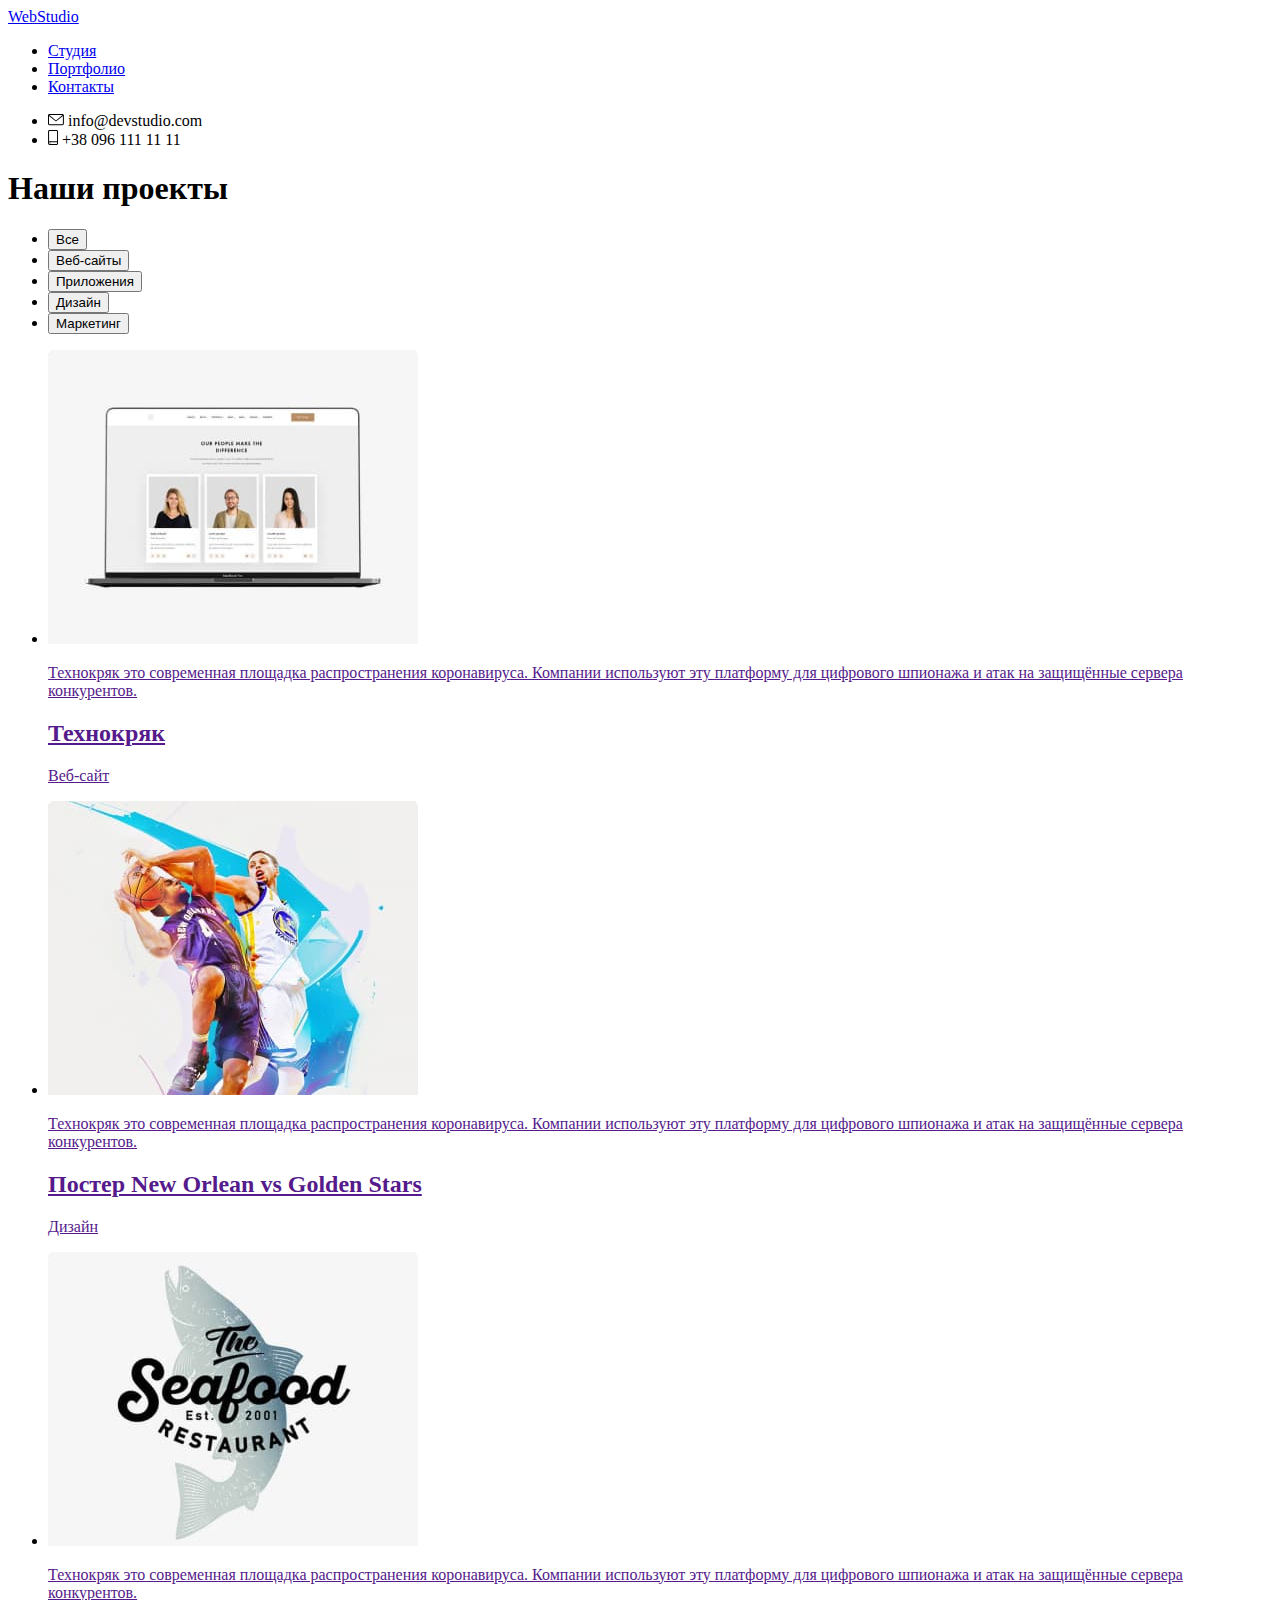
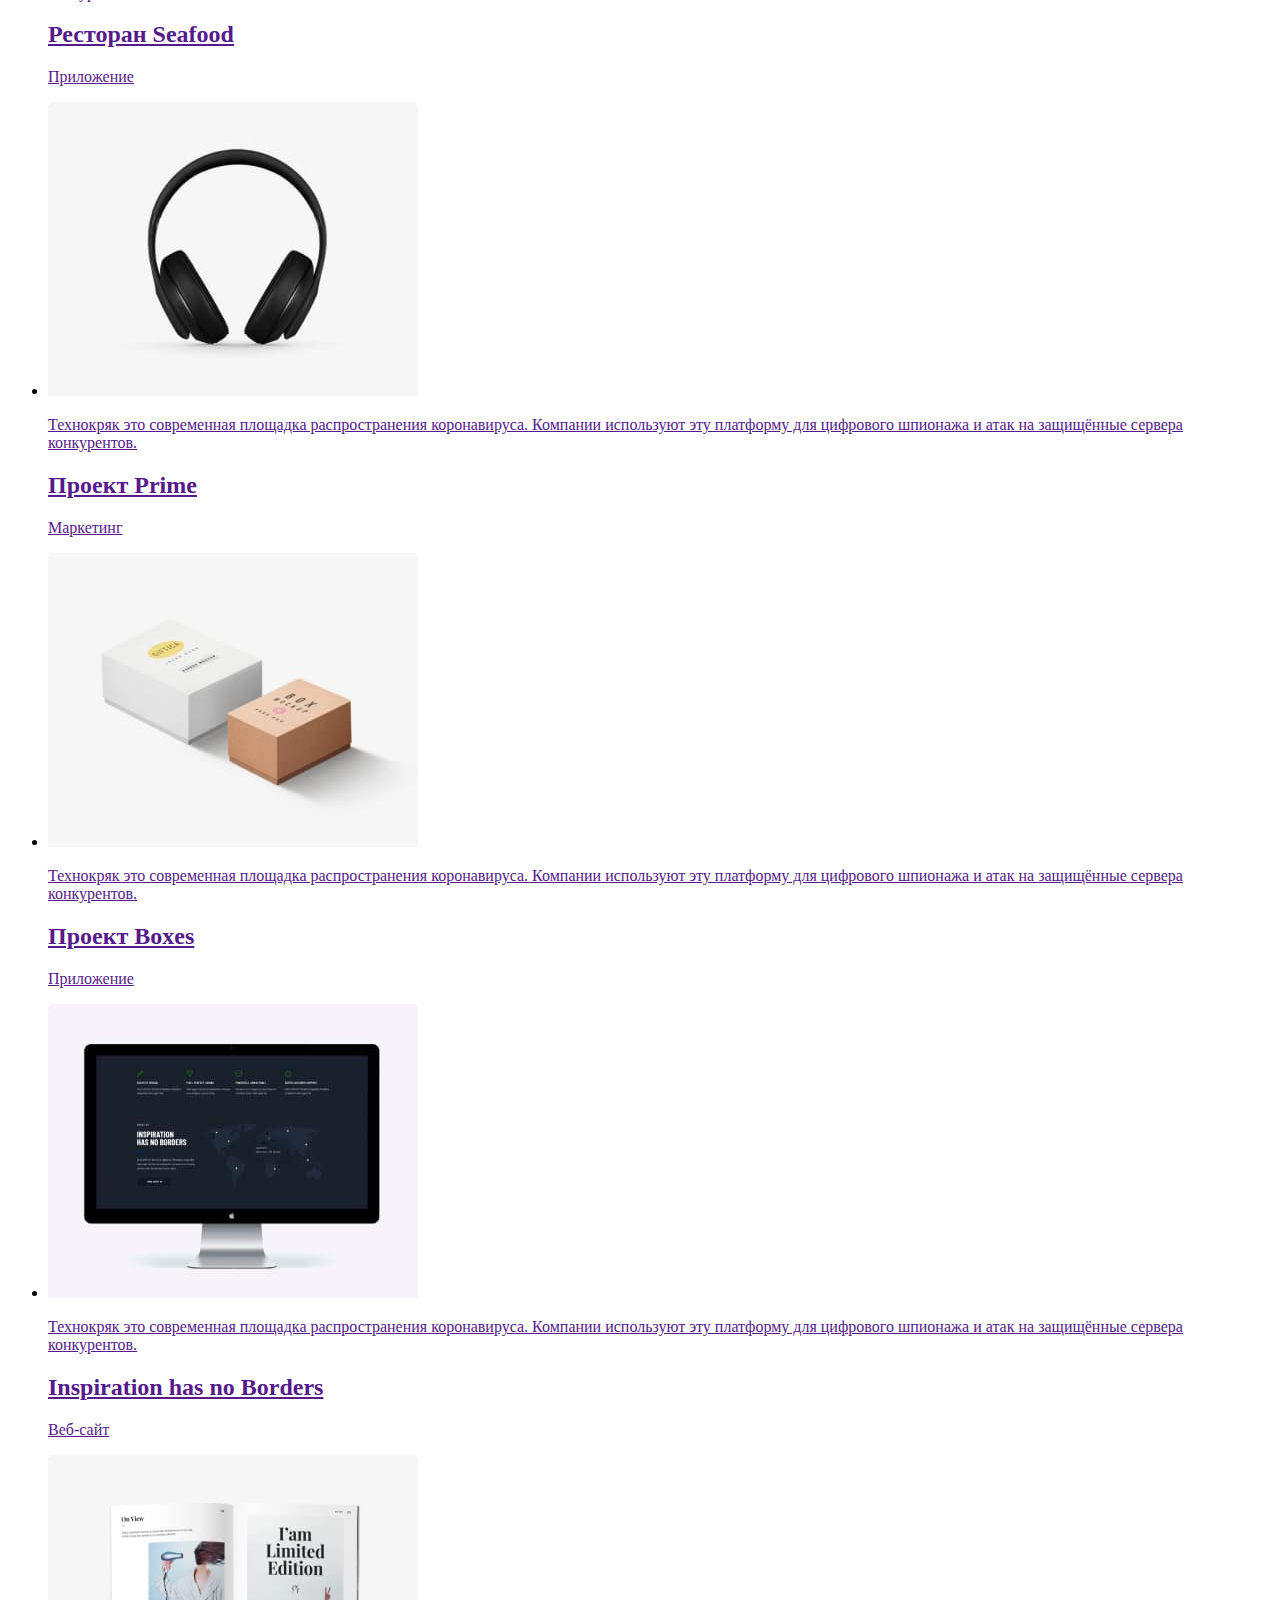
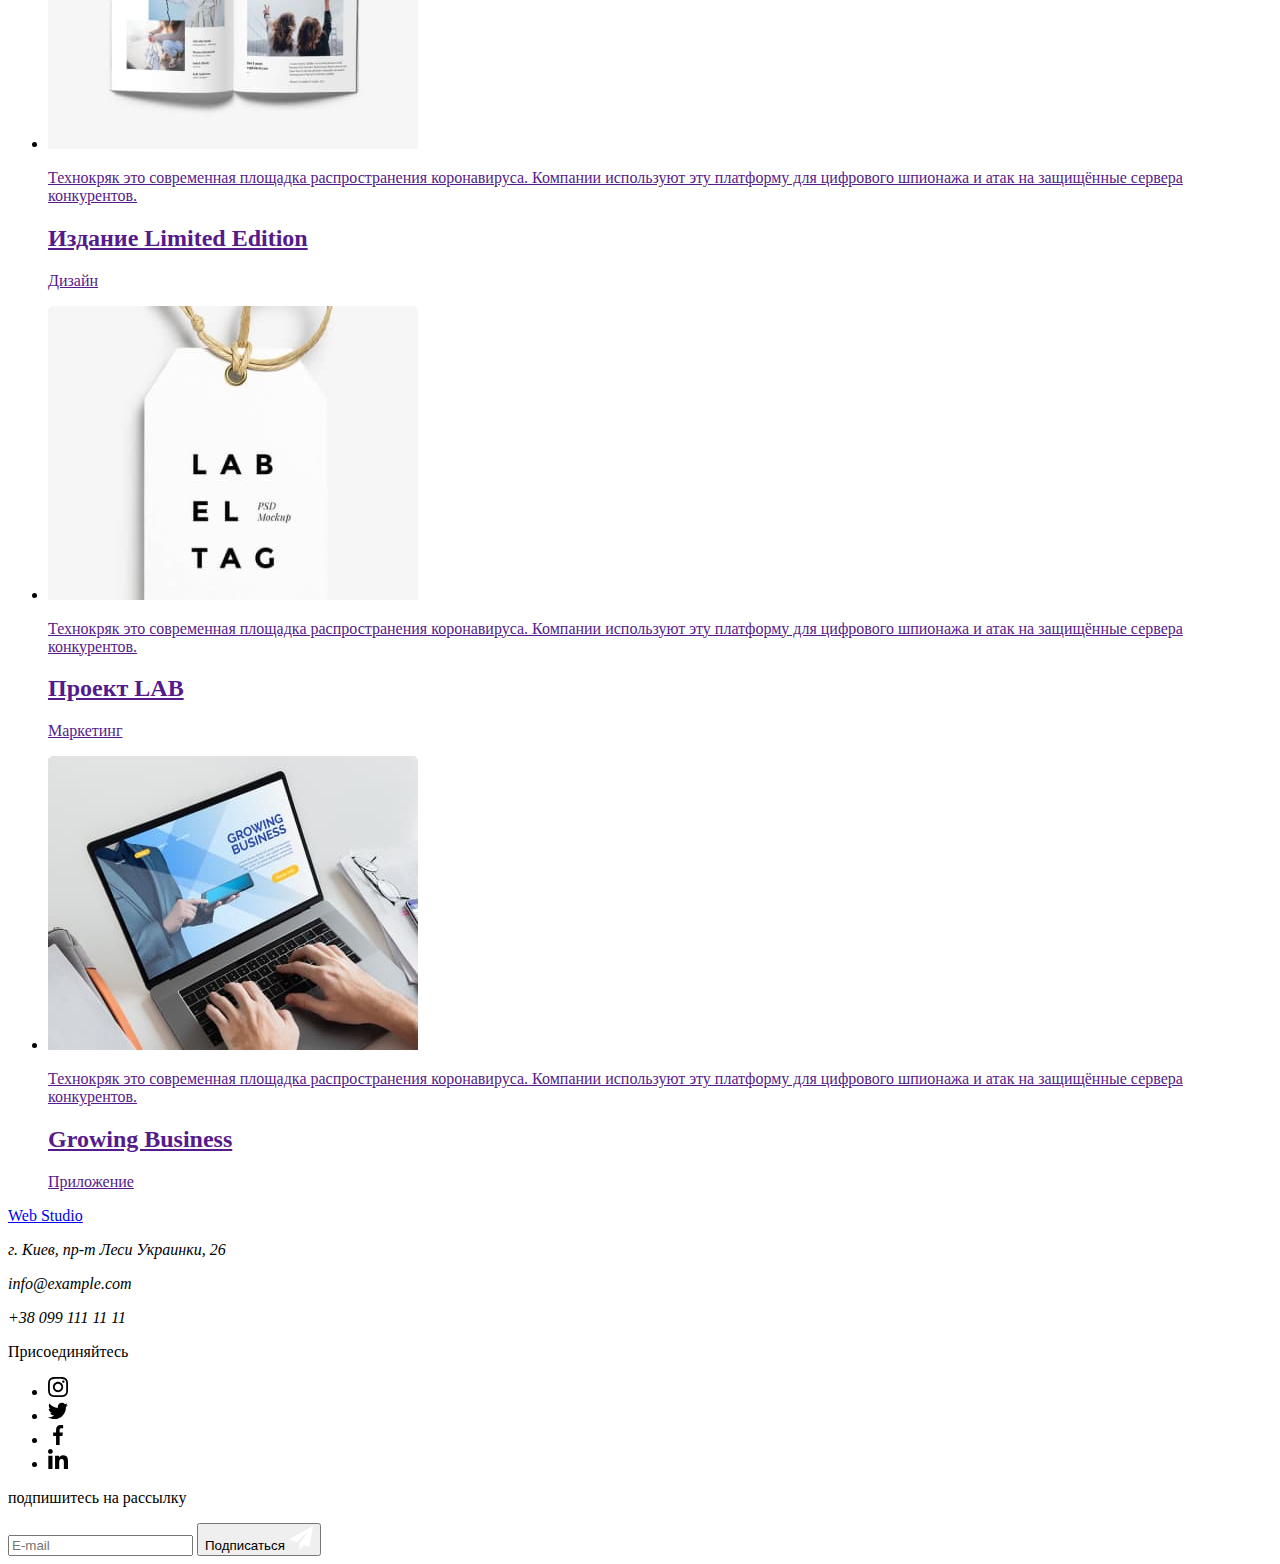
==== portfolio.html @ 2e6b1682 "files" ====
<!DOCTYPE html>
<html lang="en">

<head>
    <meta charset="UTF-8">
    <meta name="viewport" content="width=device-width, initial-scale=1.0">
    <title>Portfolio</title>
    <link
        href="https://fonts.googleapis.com/css2?family=Raleway:wght@700&family=Roboto:ital,wght@0,400;0,700;1,900&display=swap"
        rel="stylesheet">
    <link rel="stylesheet" href="./css/main.min.css">
</head>

<body>
    <header class="portfolio-h">
        <div class="container main-navigation">
            <nav class="container-nav">
                <a href="./index.html" class="logo">
                    <span>Web</span>Studio
                </a>
                <ul class="site-navigation">
                    <li><a href="./index.html" class="main-navigation">Студия</a></li>
                    <li><a href="./portfolio.html" class="main-navigation active">Портфолио</a></li>
                    <li><a href="#" class="main-navigation">Контакты</a></li>
                </ul>
            </nav>
            <ul class="our-contacts">
                <li class="contact-navigation email">
                    <div class="button">
                        <svg class="button-icon" width="16" height="12">
                            <use href="./images/symbol-defs.svg#envelope"></use>
                        </svg>
                        info@devstudio.com
                    </div>
                </li>
                <li class="contact-navigation telephone">
                    <div class="button">
                        <svg class="button-icon" width="10" height="15">
                            <use href="./images/symbol-defs.svg#smartphone"></use>
                        </svg>
                        +38 096 111 11 11
                </li>
            </ul>
        </div>
    </header>
    <main>
        <section class="projects">
            <div class="container our-projects">
                <h1 class="visually-hidden">Наши проекты</h1>
                <div class="filters">
                    <ul>
                        <li class="filter-item"><button type="button" class="nav-button">Все</button></li>
                        <li class="filter-item"><button type="button" class="nav-button">Веб-сайты</button></li>
                        <li class="filter-item"><button type="button" class="nav-button">Приложения</button></li>
                        <li class="filter-item"><button type="button" class="nav-button">Дизайн</button></li>
                        <li class="filter-item"><button type="button" class="nav-button">Маркетинг</button></li>
                    </ul>
                </div>
                <ul class="project-items">
                    <li class="example">
                        <a href="">
                            <div class="projects-container">
                                <img src="./images/tekhno.jpg" alt="Сайт" width="370" height="294">
                                <div class=" project-overlay">
                                    <p class="projects-text">Технокряк это современная площадка распространения
                                        коронавируса.
                                        Компании
                                        используют эту платформу
                                        для цифрового шпионажа и атак на защищённые сервера конкурентов.</p>
                                </div>
                            </div>
                            <h2 class="projects-title">Технокряк</h2>
                            <p class="projects-type">Веб-сайт</p>
                        </a>
                    </li>
                    <li class="example">
                        <a href="">
                            <div class="projects-container">
                                <img src="./images/golden-stars.jpg" alt="Командная игра" width="370" height="294">
                                <div class="project-overlay">
                                    <p class="projects-text">Технокряк это современная площадка распространения
                                        коронавируса.
                                        Компании
                                        используют эту платформу
                                        для цифрового шпионажа и атак на защищённые сервера конкурентов.</p>
                                </div>
                            </div>
                            <h2 class="projects-title">Постер New Orlean vs Golden Stars</h2>
                            <p class="projects-type">Дизайн</p>
                        </a>
                    </li>
                    <li class="example">
                        <a href="">
                            <div class="projects-container">
                                <img src="./images/seafood.jpg" alt="Логотип ресторана" width="370" height="294">
                                <div class="project-overlay">
                                    <p class="projects-text">Технокряк это современная площадка распространения
                                        коронавируса.
                                        Компании
                                        используют эту платформу
                                        для цифрового шпионажа и атак на защищённые сервера конкурентов.</p>
                                </div>
                            </div>
                            <h2 class="projects-title">Ресторан Seafood</h2>
                            <p class="projects-type">Приложение</p>
                        </a>
                    </li>
                    <li class="example">
                        <a href="">
                            <div class="projects-container">
                                <img src="./images/prime.jpg" alt="Наушники" width="370" height="294">
                                <div class="project-overlay">
                                    <p class="projects-text">Технокряк это современная площадка распространения
                                        коронавируса.
                                        Компании
                                        используют эту платформу
                                        для цифрового шпионажа и атак на защищённые сервера конкурентов.</p>
                                </div>
                            </div>
                            <h2 class="projects-title">Проект Prime</h2>
                            <p class="projects-type">Маркетинг</p>
                        </a>
                    </li>
                    <li class="example">
                        <a href="">
                            <div class="projects-container">
                                <img src="./images/boxes.jpg" alt="Коробки" width="370" height="294">
                                <div class="project-overlay">
                                    <p class="projects-text">Технокряк это современная площадка распространения
                                        коронавируса.
                                        Компании
                                        используют эту платформу
                                        для цифрового шпионажа и атак на защищённые сервера конкурентов.</p>
                                </div>
                            </div>
                            <h2 class="projects-title">Проект Boxes</h2>
                            <p class="projects-type">Приложение</p>
                        </a>
                    </li>
                    <li class="example">
                        <a href="">
                            <div class="projects-container">
                                <img src="./images/inspiration.jpg" alt="Веб-сайт" width="370" height="294">
                                <div class="project-overlay">
                                    <p class="projects-text">Технокряк это современная площадка распространения
                                        коронавируса.
                                        Компании
                                        используют эту платформу
                                        для цифрового шпионажа и атак на защищённые сервера конкурентов.</p>
                                </div>
                            </div>
                            <h2 class="projects-title">Inspiration has no Borders</h2>
                            <p class="projects-type">Веб-сайт</p>
                        </a>
                    </li>
                    <li class="example">
                        <a href="">
                            <div class="projects-container">
                                <img src="./images/limited-edition.jpg" alt="Журнал" width="370" height="294">
                                <div class="project-overlay">
                                    <p class="projects-text">Технокряк это современная площадка распространения
                                        коронавируса.
                                        Компании
                                        используют эту платформу
                                        для цифрового шпионажа и атак на защищённые сервера конкурентов.</p>
                                </div>
                            </div>
                            <h2 class="projects-title">Издание Limited Edition</h2>
                            <p class="projects-type">Дизайн</p>
                        </a>
                    </li>
                    <li class="example">
                        <a href="">
                            <div class="projects-container">
                                <img src="./images/lab.jpg" alt="Логотип" width="370" height="294">
                                <div class="project-overlay">
                                    <p class="projects-text">Технокряк это современная площадка распространения
                                        коронавируса.
                                        Компании
                                        используют эту платформу
                                        для цифрового шпионажа и атак на защищённые сервера конкурентов.</p>
                                </div>
                            </div>
                            <h2 class="projects-title">Проект LAB</h2>
                            <p class="projects-type">Маркетинг</p>
                        </a>
                    </li>
                    <li class="example">
                        <a href="">
                            <div class="projects-container">
                                <img src="./images/growing-business.jpg" alt="Компьютер" width="370" height="294">
                                <div class="project-overlay">
                                    <p class="projects-text">Технокряк это современная площадка распространения
                                        коронавируса.
                                        Компании
                                        используют эту платформу
                                        для цифрового шпионажа и атак на защищённые сервера конкурентов.</p>
                                </div>
                            </div>
                            <h2 class="projects-title">Growing Business</h2>
                            <p class="projects-type">Приложение</p>
                        </a>
                    </li>
                </ul>
            </div>
        </section>
    </main>
    <footer>
        <div class="container">
            <div class="footer-content">
                <div class="footer-adress">
                    <a href="./index.html" class="logo smaller-type">
                        <span>Web </span>Studio
                    </a>
                    <address>
                        <p>г. Киев, пр-т Леси Украинки, 26</p>
                        <p><span>info@example.com</span></p>
                        <p><span>+38 099 111 11 11 </span></p>
                    </address>
                </div>
                <div class="footer-sosial">
                    <p class="footer-links">Присоединяйтесь</p>
                    <ul class="footer-social">
                        <li><a href="" aria-label="Instagram link">
                                <svg class="social" width="20" height="20">
                                    <use href="./images/symbol-defs.svg#instagram"></use>
                                </svg>

                            </a></li>
                        <li><a href="" aria-label="Twitter link">
                                <svg class="social" width="20" height="20">
                                    <use href="./images/symbol-defs.svg#twitter"></use>
                                </svg>

                            </a></li>
                        <li><a href="" aria-label="Facebook link">
                                <svg class="social" width="20" height="20">
                                    <use href="./images/symbol-defs.svg#facebook"></use>
                                </svg>
                            </a></li>
                        <li><a href="" aria-label="Linkedin link">
                                <svg class="social" width="20" height="20">
                                    <use href="./images/symbol-defs.svg#linkedin"></use>
                                </svg>
                            </a></li>
                    </ul>
                </div>
                <div class="footer-form">
                    <p class="footer-links">подпишитесь на рассылку</p>
                    <form class="subscription">
                        <input type="email" name="email" placeholder="E-mail">
                        <button type="submit">Подписаться
                            <svg class="send" width="24" height="24">
                                <use href="./images/symbol-defs.svg#send"></use>
                            </svg>

                        </button>
                    </form>
                </div>
            </div>
        </div>
    </footer>
</body>

</html>
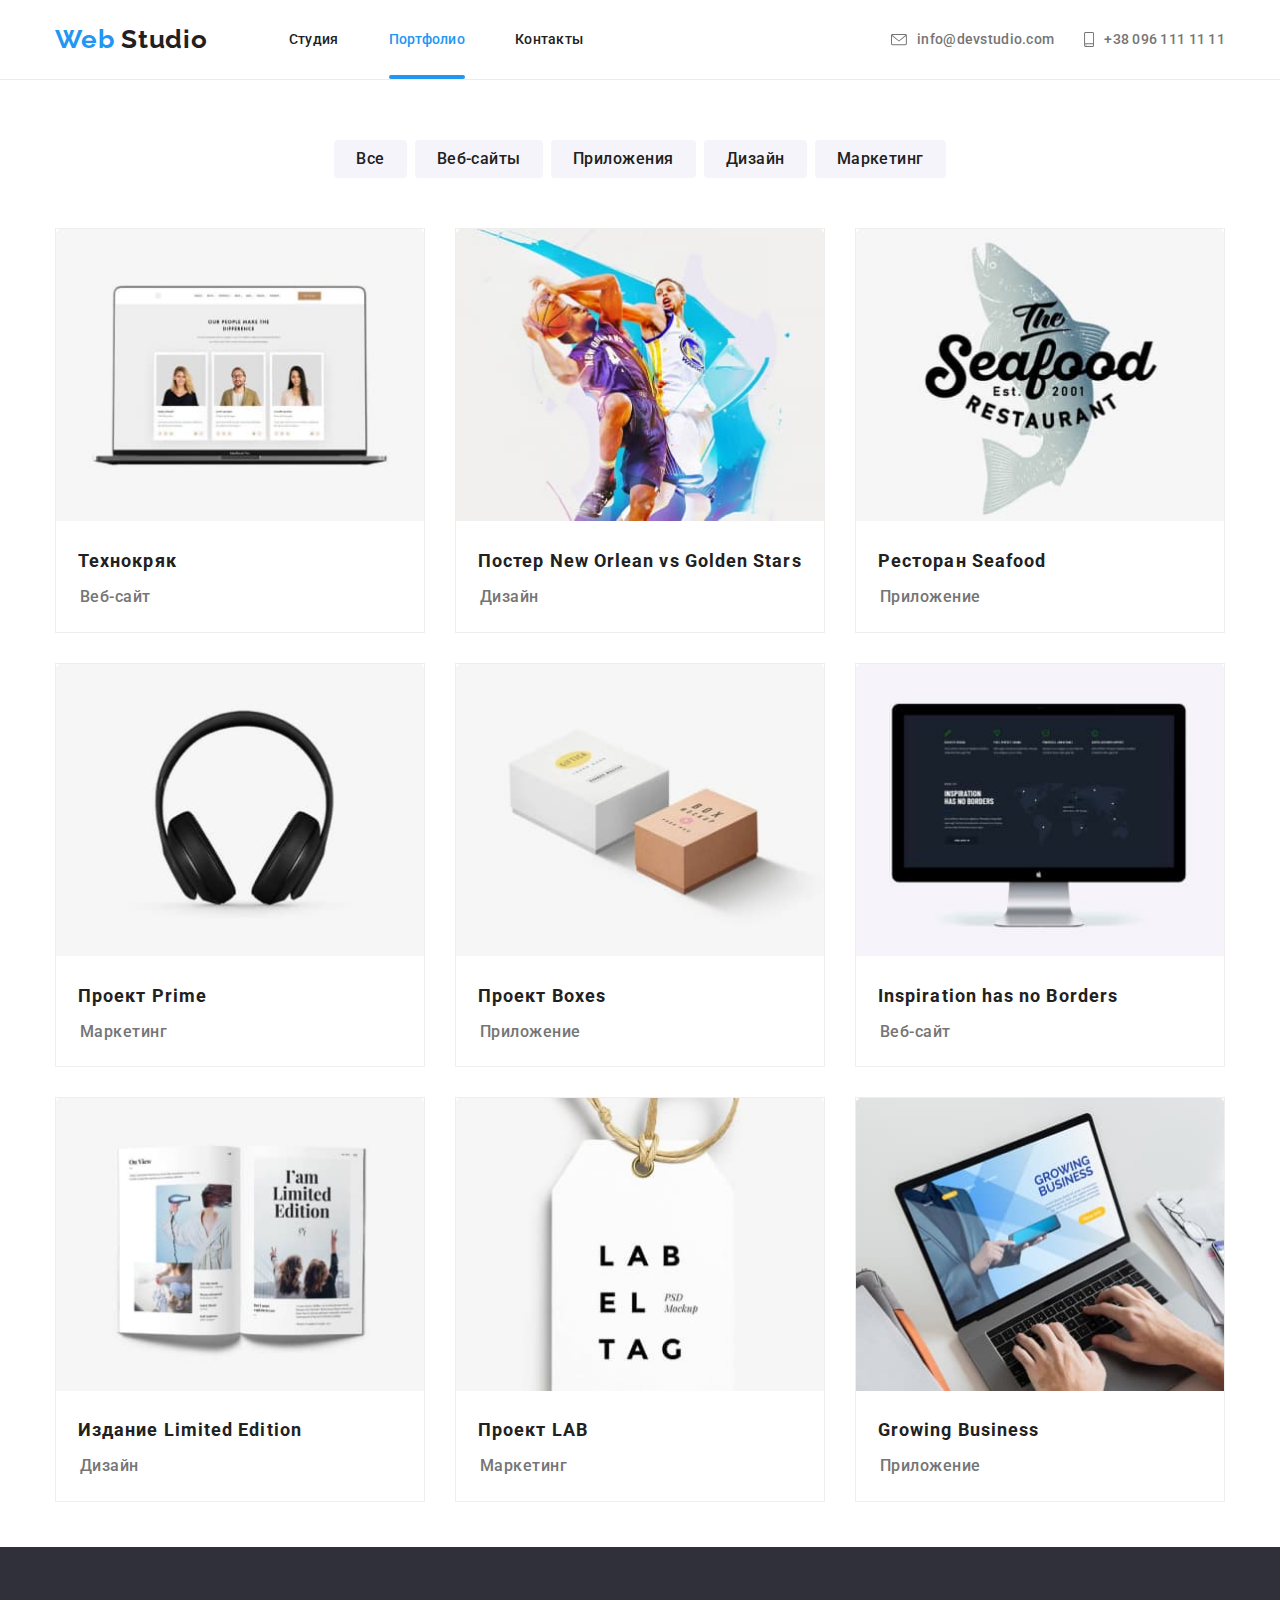
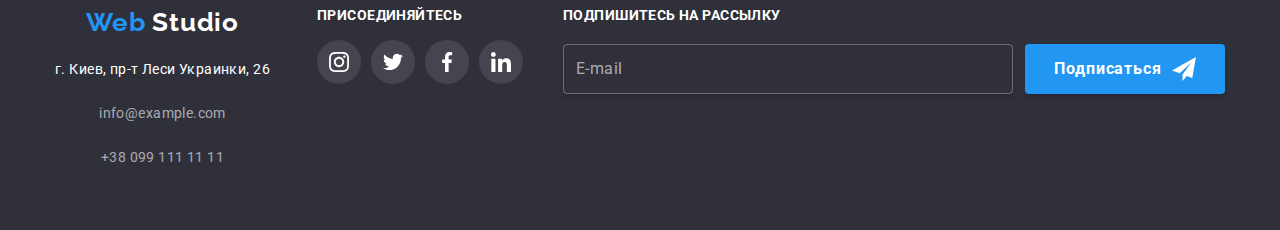
==== commit bcace14b: "finish" ====
--- a/portfolio.html
+++ b/portfolio.html
@@ -8,6 +8,8 @@
     <link
         href="https://fonts.googleapis.com/css2?family=Raleway:wght@700&family=Roboto:ital,wght@0,400;0,700;1,900&display=swap"
         rel="stylesheet">
+    <link rel="stylesheet"
+        href="https://cdnjs.cloudflare.com/ajax/libs/modern-normalize/0.6.0/modern-normalize.min.css">
     <link rel="stylesheet" href="./css/main.min.css">
 </head>
 
@@ -16,31 +18,40 @@
         <div class="container main-navigation">
             <nav class="container-nav">
                 <a href="./index.html" class="logo">
-                    <span>Web</span>Studio
+                    <span>Web </span>Studio
                 </a>
-                <ul class="site-navigation">
-                    <li><a href="./index.html" class="main-navigation">Студия</a></li>
-                    <li><a href="./portfolio.html" class="main-navigation active">Портфолио</a></li>
-                    <li><a href="#" class="main-navigation">Контакты</a></li>
-                </ul>
+                <button type="button" class="menu-button" aria-label="Переключатель мобильного меню"
+                    aria-expanded="false" aria-controls="menu-container" data-menu-button>
+                    <svg width="40" height="40">
+                        <use class="close-menu" href="./images/symbol-defs.svg#close"></use>
+                        <use class="open-menu" href="./images/symbol-defs.svg#menu"></use>
+                    </svg>
+                </button>
+                <div class="menu-navigation" id="menu-container" data-menu>
+                    <ul class="site-navigation">
+                        <li><a href="./index.html" class="main-navigation">Студия</a></li>
+                        <li><a href="./portfolio.html" class="main-navigation active">Портфолио</a></li>
+                        <li><a href="#" class="main-navigation">Контакты</a></li>
+                    </ul>
+                    <ul class="our-contacts">
+                        <li class="contact-navigation email">
+                            <div class="button">
+                                <svg class="button-icon" width="16" height="12">
+                                    <use href="./images/symbol-defs.svg#envelope"></use>
+                                </svg>
+                                info@devstudio.com
+                            </div>
+                        </li>
+                        <li class="contact-navigation telephone">
+                            <div class="button">
+                                <svg class="button-icon" width="10" height="15">
+                                    <use href="./images/symbol-defs.svg#smartphone"></use>
+                                </svg>
+                                +38 096 111 11 11
+                        </li>
+                    </ul>
+                </div>
             </nav>
-            <ul class="our-contacts">
-                <li class="contact-navigation email">
-                    <div class="button">
-                        <svg class="button-icon" width="16" height="12">
-                            <use href="./images/symbol-defs.svg#envelope"></use>
-                        </svg>
-                        info@devstudio.com
-                    </div>
-                </li>
-                <li class="contact-navigation telephone">
-                    <div class="button">
-                        <svg class="button-icon" width="10" height="15">
-                            <use href="./images/symbol-defs.svg#smartphone"></use>
-                        </svg>
-                        +38 096 111 11 11
-                </li>
-            </ul>
         </div>
     </header>
     <main>
@@ -204,46 +215,46 @@
                 </ul>
             </div>
         </section>
-    </main>
-    <footer>
-        <div class="container">
-            <div class="footer-content">
-                <div class="footer-adress">
-                    <a href="./index.html" class="logo smaller-type">
-                        <span>Web </span>Studio
-                    </a>
-                    <address>
-                        <p>г. Киев, пр-т Леси Украинки, 26</p>
-                        <p><span>info@example.com</span></p>
-                        <p><span>+38 099 111 11 11 </span></p>
-                    </address>
-                </div>
-                <div class="footer-sosial">
-                    <p class="footer-links">Присоединяйтесь</p>
-                    <ul class="footer-social">
-                        <li><a href="" aria-label="Instagram link">
-                                <svg class="social" width="20" height="20">
-                                    <use href="./images/symbol-defs.svg#instagram"></use>
-                                </svg>
-
-                            </a></li>
-                        <li><a href="" aria-label="Twitter link">
-                                <svg class="social" width="20" height="20">
-                                    <use href="./images/symbol-defs.svg#twitter"></use>
-                                </svg>
-
-                            </a></li>
-                        <li><a href="" aria-label="Facebook link">
-                                <svg class="social" width="20" height="20">
-                                    <use href="./images/symbol-defs.svg#facebook"></use>
-                                </svg>
-                            </a></li>
-                        <li><a href="" aria-label="Linkedin link">
-                                <svg class="social" width="20" height="20">
-                                    <use href="./images/symbol-defs.svg#linkedin"></use>
-                                </svg>
-                            </a></li>
-                    </ul>
+        <footer>
+            <div class="container">
+                <div class="footer-content">
+                    <div class="footer-adress">
+                        <a href="./index.html" class="logo footer-logo">
+                            <span>Web </span>Studio
+                        </a>
+                        <address>
+                            <p>г. Киев, пр-т Леси Украинки, 26</p>
+                            <p><span>info@example.com</span></p>
+                            <p><span>+38 099 111 11 11 </span></p>
+                        </address>
+                    </div>
+                    <div class="sosial-links">
+                        <p class="footer-links">Присоединяйтесь</p>
+                        <ul class="footer-social">
+                            <li><a href="" aria-label="Instagram link">
+                                    <svg class="social" width="20" height="20">
+                                        <use href="./images/symbol-defs.svg#instagram"></use>
+                                    </svg>
+
+                                </a></li>
+                            <li><a href="" aria-label="Twitter link">
+                                    <svg class="social" width="20" height="20">
+                                        <use href="./images/symbol-defs.svg#twitter"></use>
+                                    </svg>
+
+                                </a></li>
+                            <li><a href="" aria-label="Facebook link">
+                                    <svg class="social" width="20" height="20">
+                                        <use href="./images/symbol-defs.svg#facebook"></use>
+                                    </svg>
+                                </a></li>
+                            <li><a href="" aria-label="Linkedin link">
+                                    <svg class="social" width="20" height="20">
+                                        <use href="./images/symbol-defs.svg#linkedin"></use>
+                                    </svg>
+                                </a></li>
+                        </ul>
+                    </div>
                 </div>
                 <div class="footer-form">
                     <p class="footer-links">подпишитесь на рассылку</p>
@@ -258,8 +269,8 @@
                     </form>
                 </div>
             </div>
-        </div>
-    </footer>
+        </footer>
+        <script src="./js/menu.js"></script>
 </body>
 
 </html>--- a/css/main.min.css
+++ b/css/main.min.css
@@ -0,0 +1,2 @@
+.main-banner h1,.heading-type,.section-heading{margin-top:0;margin-bottom:0}.site-navigation,.our-contacts,.propose-items,.goals ul,.social-links,.command-list,.clients ul,.footer-social li,.nav-button,.filters ul,.example{margin-top:0;margin-bottom:0;list-style-type:none;-webkit-padding-start:0;padding-inline-start:0;text-decoration:none}.menu-button,.button,.main-banner .to-order,.subscription button,.modal-submit,.nav-button{display:-webkit-inline-box;display:-ms-inline-flexbox;display:inline-flex;border:none;margin:0;padding:0;cursor:pointer;background-color:transparent}.main-banner .to-order,.subscription button,.modal-submit{font-family:"Roboto",sans-serif;font-weight:700;font-size:16px;line-height:1.8;letter-spacing:0.06em}.logo,.site-navigation a,.social-links a,.policy-field a,.example>a{text-decoration:none;cursor:pointer}header,.first-section,.goals,.clients,.projects,footer{margin-left:auto;margin-right:auto;padding-left:15px;padding-right:15px}.section-heading,.heading-type,.footer-links,.modal-text{font-family:"Roboto",sans-serif;font-weight:700;font-size:14px;line-height:1.2;letter-spacing:0.03em;margin-top:0;margin-bottom:0}.secion-text,address p{font-family:"Roboto",sans-serif;font-size:14px;font-weight:400;line-height:1.7;letter-spacing:0.03em}.visually-hidden,.checkbox{position:absolute;width:1px;height:1px;margin:-1px;padding:0;overflow:hidden;border:0;clip:rect(0 0 0 0)}body{margin:0;padding:0}header{position:relative}@media screen and (min-width: 480px){header{width:480px;padding-right:15px;padding-left:15px}}@media screen and (min-width: 768px){header{width:768px}}@media screen and (min-width: 1200px){header{width:100%;padding-left:0;padding-right:0}}@media screen and (min-width: 1200px){.container{width:1200px;margin-left:auto;margin-right:auto;padding-left:15px;padding-right:15px}}@media screen and (min-width: 480px){.main-banner{width:480px}}@media screen and (min-width: 768px){.main-banner{width:768px}}@media screen and (min-width: 1200px){.main-banner{width:100%;margin-left:auto;margin-right:auto}}.first-section{padding-top:60px;padding-bottom:60px}@media screen and (min-width: 480px){.first-section{width:480px;padding-right:15px;padding-left:15px}}@media screen and (min-width: 768px){.first-section{width:768px}}@media screen and (min-width: 1200px){.first-section{width:100%;padding-left:0;padding-right:0}}@media screen and (min-width: 1200px){.first-section{padding-top:94px;padding-bottom:94px}}@media screen and (max-width: 1199px){.goals{display:none}}.third-section{margin-left:auto;margin-right:auto;padding-top:60px;padding-bottom:60px;background-color:#F5F4FA}@media screen and (min-width: 480px){.third-section{width:480px;padding-right:15px;padding-left:15px}}@media screen and (min-width: 768px){.third-section{width:768px}}@media screen and (min-width: 1200px){.third-section{width:100%;padding-left:0;padding-right:0}}@media screen and (min-width: 1200px){.third-section{width:100%;padding-top:94px;padding-bottom:94px}}.clients{padding-top:60px;padding-bottom:60px}.clients h2{margin-bottom:50px}@media screen and (min-width: 480px){.clients{width:480px;padding-right:15px;padding-left:15px}}@media screen and (min-width: 768px){.clients{width:768px}}@media screen and (min-width: 1200px){.clients{width:100%;padding-left:0;padding-right:0}}@media screen and (min-width: 1200px){.clients{padding-top:94px;padding-bottom:94px}}@media screen and (min-width: 480px){.projects{width:480px;padding-right:15px;padding-left:15px}}@media screen and (min-width: 768px){.projects{width:768px}}@media screen and (min-width: 1200px){.projects{width:100%;padding-left:0;padding-right:0}}@media screen and (min-width: 480px){footer{width:480px;padding-right:15px;padding-left:15px}}@media screen and (min-width: 768px){footer{width:768px}}@media screen and (min-width: 1200px){footer{width:100%;padding-left:0;padding-right:0}}.portfolio-h{margin:0 auto;border-bottom:1px solid #ECECEC}@media screen and (min-width: 480px){.portfolio-h{width:480px;padding-right:15px;padding-left:15px}}@media screen and (min-width: 768px){.portfolio-h{width:768px}}@media screen and (min-width: 1200px){.portfolio-h{width:100%;padding-left:0;padding-right:0}}img{display:block;max-width:100%;height:auto}.logo{display:inline-block;font-family:'Raleway', sans-serif;font-size:24px;line-height:1.2;font-weight:700;letter-spacing:0.03em;color:#212121}@media screen and (min-width: 480px){.logo{padding-top:16px;padding-bottom:16px}}@media screen and (min-width: 768px){.logo{padding-top:26px;padding-bottom:26px;margin-right:81px}}@media screen and (min-width: 1200px){.logo{padding-top:24px;padding-bottom:24px;margin-left:0;font-size:26px}}.logo span{color:#2196F3}.menu-button{color:#212121}@media screen and (min-width: 768px){.menu-button{display:none}}.menu-button .close-menu{display:none;fill:currentColor}.menu-button .close-menu:hover,.menu-button .close-menu:focus{fill:#2196F3}.menu-button .open-menu{fill:currentColor}.menu-button .open-menu:hover,.menu-button .open-menu:focus{fill:#2196F3}.menu-button.is-open .close-menu{display:block}.menu-button.is-open .open-menu{display:none}.container-nav{display:-webkit-box;display:-ms-flexbox;display:flex;-webkit-box-align:center;-ms-flex-align:center;align-items:center;-ms-flex-preferred-size:100%;flex-basis:100%}@media screen and (max-width: 767px){.container-nav{-webkit-box-pack:justify;-ms-flex-pack:justify;justify-content:space-between}}@media screen and (max-width: 767px){.menu-navigation{display:none;position:absolute;top:100%;left:0;right:0;text-align:center;padding-bottom:60px;padding-top:60px;z-index:10;background:#FFFFFF;-webkit-box-shadow:0px 1px 3px rgba(0,0,0,0.16),0px 2px 4px rgba(0,0,0,0.08),0px 4px 8px rgba(0,0,0,0.04);box-shadow:0px 1px 3px rgba(0,0,0,0.16),0px 2px 4px rgba(0,0,0,0.08),0px 4px 8px rgba(0,0,0,0.04)}}@media screen and (min-width: 768px){.menu-navigation{display:-webkit-box;display:-ms-flexbox;display:flex;-webkit-box-align:center;-ms-flex-align:center;align-items:center;-webkit-box-pack:justify;-ms-flex-pack:justify;justify-content:space-between;-webkit-box-flex:3;-ms-flex-positive:3;flex-grow:3}}.menu-navigation.is-open{display:block}.site-navigation{-webkit-transition:color 250ms cubic-bezier(0.4, 0, 0.2, 1);transition:color 250ms cubic-bezier(0.4, 0, 0.2, 1)}.site-navigation:hover,.site-navigation:focus,.site-navigation:active{color:#2196F3}.site-navigation a{color:#212121;padding:0;-webkit-box-flex:3;-ms-flex-positive:3;flex-grow:3}@media screen and (min-width: 480px){.site-navigation{font-family:"Roboto",sans-serif;font-weight:500;font-size:18px;line-height:1.2;letter-spacing:0.02em}}@media screen and (max-width: 767px){.site-navigation{margin-bottom:60px}}@media screen and (min-width: 768px){.site-navigation{display:-webkit-box;display:-ms-flexbox;display:flex;font-size:14px}.site-navigation li:not(:last-child){margin-right:50px}.site-navigation a{padding-top:32px;padding-bottom:32px}}.our-contacts{color:#757575;font-family:"Roboto",sans-serif;font-weight:500;font-size:18px;line-height:1.2;letter-spacing:0.02em}@media screen and (min-width: 768px){.our-contacts{display:-webkit-box;display:-ms-flexbox;display:flex;-webkit-box-orient:vertical;-webkit-box-direction:normal;-ms-flex-direction:column;flex-direction:column;-webkit-box-align:start;-ms-flex-align:start;align-items:flex-start;font-size:12px}}@media screen and (max-width: 1199px){.our-contacts li+li{margin-top:10px}}@media screen and (min-width: 1200px){.our-contacts{font-size:14px;-webkit-box-orient:horizontal;-webkit-box-direction:normal;-ms-flex-direction:row;flex-direction:row}.our-contacts li+li{margin-left:30px}}.main-navigation.active{color:#2196F3;position:relative}.main-navigation.active::after{content:"";display:block;width:100%;height:4px;background:#2196F3;border-radius:2px;position:absolute}@media screen and (max-width: 767px){.main-navigation.active::after{left:50%;top:26px;-webkit-transform:translateX(-50%);transform:translateX(-50%)}}@media screen and (min-width: 768px){.main-navigation.active::after{bottom:0}}@media screen and (max-width: 767px){.menu-navigation li:not(:last-child){margin-bottom:40px}}.button{display:-webkit-box;display:-ms-flexbox;display:flex;-webkit-box-align:center;-ms-flex-align:center;align-items:center;-webkit-box-pack:center;-ms-flex-pack:center;justify-content:center;-webkit-transition:color 250ms cubic-bezier(0.4, 0, 0.2, 1);transition:color 250ms cubic-bezier(0.4, 0, 0.2, 1)}.button:hover{color:#2196F3}.button-icon{margin-right:10px;fill:currentColor}.main-banner{height:400px;margin-left:auto;margin-right:auto;background-image:-webkit-gradient(linear, left top, right top, from(rgba(47,48,58,0.8)), to(rgba(47,48,58,0.8))),url(../images/mobile-img.jpg);background-image:linear-gradient(to right, rgba(47,48,58,0.8), rgba(47,48,58,0.8)),url(../images/mobile-img.jpg);background-color:darkgray;background-repeat:no-repeat;background-size:cover;background-position:center;font-family:"Roboto",sans-serif;text-align:center;padding-top:118px}@media screen and (-webkit-min-device-pixel-ratio: 2), screen and (min-resolution: 2dppx){.main-banner{background-image:-webkit-gradient(linear, left top, right top, from(rgba(47,48,58,0.8)), to(rgba(47,48,58,0.8))),url(../images/mobile-2x-img.jpg);background-image:linear-gradient(to right, rgba(47,48,58,0.8), rgba(47,48,58,0.8)),url(../images/mobile-2x-img.jpg)}}@media screen and (min-width: 576px){.main-banner{background-image:-webkit-gradient(linear, left top, right top, from(rgba(47,48,58,0.8)), to(rgba(47,48,58,0.8))),url(../images/tablet-img.jpg);background-image:linear-gradient(to right, rgba(47,48,58,0.8), rgba(47,48,58,0.8)),url(../images/tablet-img.jpg)}}@media screen and (min-width: 576px) and (-webkit-min-device-pixel-ratio: 2), screen and (min-width: 576px) and (min-resolution: 2dppx){.main-banner{background-image:-webkit-gradient(linear, left top, right top, from(rgba(47,48,58,0.8)), to(rgba(47,48,58,0.8))),url(../images/tablet-2x-img.jpg);background-image:linear-gradient(to right, rgba(47,48,58,0.8), rgba(47,48,58,0.8)),url(../images/tablet-2x-img.jpg)}}@media screen and (min-width: 576px) and (min-width: 960px){.main-banner{max-width:1600px;height:600px;padding-top:200px;background-image:-webkit-gradient(linear, left top, right top, from(rgba(47,48,58,0.8)), to(rgba(47,48,58,0.8))),url(../images/desktop.jpg);background-image:linear-gradient(to right, rgba(47,48,58,0.8), rgba(47,48,58,0.8)),url(../images/desktop.jpg)}}@media screen and (min-width: 576px) and (min-width: 960px) and (-webkit-min-device-pixel-ratio: 2), screen and (min-width: 576px) and (min-width: 960px) and (min-resolution: 2dppx){.main-banner{background-image:-webkit-gradient(linear, left top, right top, from(rgba(47,48,58,0.8)), to(rgba(47,48,58,0.8))),url(../images/desktop-2x.jpg);background-image:linear-gradient(to right, rgba(47,48,58,0.8), rgba(47,48,58,0.8)),url(../images/desktop-2x.jpg)}}.main-banner h1{margin:0 auto;color:#fff;font-weight:900;font-size:26px;line-height:1.3;letter-spacing:0.06em;text-transform:uppercase}@media screen and (min-width: 480px){.main-banner h1{width:360px}}@media screen and (min-width: 1200px){.main-banner h1{font-size:44px;width:646px}}.main-banner .to-order{display:inline-block;padding:10px 32px;border-radius:4px;margin-top:30px;color:#fff;background-color:#2196F3;-webkit-box-shadow:0px 4px 4px rgba(0,0,0,0.15);box-shadow:0px 4px 4px rgba(0,0,0,0.15);border:none}.heading-type{color:#212121;text-align:center;text-transform:uppercase}@media screen and (min-width: 768px){.heading-type{text-align:start}}.propose-items{list-style-type:none;padding-left:0}@media screen and (max-width: 767px){.propose-items{margin-bottom:30px}}@media screen and (min-width: 768px){.propose-items{display:-webkit-box;display:-ms-flexbox;display:flex;-ms-flex-wrap:wrap;flex-wrap:wrap;margin:-15px}}@media screen and (min-width: 768px){.list-item{width:calc((100% - 4 * 15px) / 2);margin:15px}}@media screen and (min-width: 1200px){.list-item{width:calc((100% - 8 * 15px) / 4)}}.propose-icon{display:-webkit-box;display:-ms-flexbox;display:flex;-webkit-box-pack:center;-ms-flex-pack:center;justify-content:center;-webkit-box-align:center;-ms-flex-align:center;align-items:center;height:120px;border-radius:4px;margin-bottom:30px;background-color:#F5F4FA}.section-heading{color:#212121;text-align:center;margin-bottom:10px}.secion-text{color:#757575;text-align:start}.goals{padding-top:94px;padding-bottom:94px;padding-right:0;padding-left:0}.goals ul{display:-webkit-box;display:-ms-flexbox;display:flex;margin-top:50px}.white{display:inline-block;min-width:370px;padding:28px 15px;text-align:center;color:#fff;background:rgba(47,48,58,0.8)}.goals li+li{margin-left:30px}.small-container{position:relative}.small-container p{position:absolute;bottom:0}.section-heading{font-family:"Roboto",sans-serif;font-weight:700;font-size:28px;line-height:1.2;letter-spacing:0.03em;color:#212121;margin-bottom:30px}.our-comand h3,p{font-family:"Roboto",sans-serif;font-size:16px;font-weight:500;line-height:1.2;letter-spacing:0.03em;text-align:center}.social-links{display:-webkit-box;display:-ms-flexbox;display:flex;-webkit-box-pack:center;-ms-flex-pack:center;justify-content:center}.social-links li+li{margin-left:10px}.social-links a{display:-webkit-inline-box;display:-ms-inline-flexbox;display:inline-flex;-webkit-box-pack:center;-ms-flex-pack:center;justify-content:center;-webkit-box-align:center;-ms-flex-align:center;align-items:center;width:44px;height:44px;border-radius:50%;color:#AFB1B8;-webkit-transition:background-color 250ms cubic-bezier(0.4, 0, 0.2, 1),color 250ms cubic-bezier(0.4, 0, 0.2, 1);transition:background-color 250ms cubic-bezier(0.4, 0, 0.2, 1),color 250ms cubic-bezier(0.4, 0, 0.2, 1)}.social-links a:hover,.social-links a:focus{background-color:#2196F3;color:#fff}.social{fill:currentColor}@media screen and (min-width: 768px){.command-list{display:-webkit-box;display:-ms-flexbox;display:flex;-ms-flex-wrap:wrap;flex-wrap:wrap;margin:-15px;-ms-flex-pack:distribute;justify-content:space-around}}.our-comand{width:100%;background-color:#FFFFFF;border-radius:4px;padding-bottom:37px;-webkit-box-shadow:0px 2px 1px rgba(0,0,0,0.2),0px 1px 1px rgba(0,0,0,0.14),0px 1px 3px rgba(0,0,0,0.12);box-shadow:0px 2px 1px rgba(0,0,0,0.2),0px 1px 1px rgba(0,0,0,0.14),0px 1px 3px rgba(0,0,0,0.12)}@media screen and (max-width: 767px){.our-comand:not(:last-child){margin-bottom:30px}}@media screen and (min-width: 768px){.our-comand{width:calc((100% - 4 * 15px) / 2);margin:15px;height:422px}}@media screen and (min-width: 1200px){.our-comand{width:calc((100% - 8 * 15px) / 4)}}.our-comand h3{margin-top:30px;margin-bottom:10px;color:#212121}.our-comand p{font-weight:400;color:#757575;margin-top:0;margin-bottom:16px}.thumb{height:320px}.thumb img{display:block;height:100%;width:100%;-o-object-fit:cover;object-fit:cover;-o-object-position:top;object-position:top}@media screen and (min-width: 768px){.thumb{width:354px;height:260px}}@media screen and (min-width: 1200px){.thumb{width:270px;height:260px}}@media screen and (min-width: 480px){.clients ul{display:-webkit-box;display:-ms-flexbox;display:flex;-ms-flex-wrap:wrap;flex-wrap:wrap;margin:-15px}}@media screen and (min-width: 1200px){.clients ul{-ms-flex-wrap:nowrap;flex-wrap:nowrap}}.client-item{margin:0 auto;height:90px;border:1px solid #AFB1B8;border-radius:4px;-webkit-transition:border 250ms cubic-bezier(0.4, 0, 0.2, 1);transition:border 250ms cubic-bezier(0.4, 0, 0.2, 1)}.client-item:hover{border:1px solid #2196F3}@media screen and (min-width: 480px){.client-item{width:calc((100% - 4 * 15px) / 2);margin:15px}}@media screen and (min-width: 768px){.client-item{width:calc((100% - 6 * 15px) / 3);margin:15px}}@media screen and (max-width: 479px){.client-item:not(:last-child){margin-bottom:30px}}.client-item a{color:#AFB1B8;width:calc(100% / 2);-webkit-transition:color 250ms cubic-bezier(0.4, 0, 0.2, 1);transition:color 250ms cubic-bezier(0.4, 0, 0.2, 1)}.client-item a:hover,.client-item a:focus{color:#2196F3}.client-logo{width:100%;height:100%;fill:currentColor}footer{background-color:#2F303A;padding-top:60px;padding-bottom:60px}@media screen and (max-width: 1199px){footer{padding-left:15px;padding-right:15px}}@media screen and (min-width: 1200px){footer .container{display:-webkit-box;display:-ms-flexbox;display:flex;-webkit-box-pack:justify;-ms-flex-pack:justify;justify-content:space-between}}.footer-logo{display:block;color:#fff;padding:0;text-align:center;margin:0}@media screen and (min-width: 768px){.footer-content{display:-webkit-box;display:-ms-flexbox;display:flex;-ms-flex-pack:distribute;justify-content:space-around}}@media screen and (min-width: 1200px){.footer-content{width:40%;-webkit-box-pack:justify;-ms-flex-pack:justify;justify-content:space-between}}address p{margin-top:20px;margin-bottom:8px;color:#fff;font-style:normal}address p:nth-child(3){margin-bottom:0}address span{color:rgba(255,255,255,0.6)}@media screen and (max-width: 767px){.sosial-links,.footer-form{margin-top:60px}}.footer-links{color:#fff;text-transform:uppercase}@media screen and (min-width: 1200px){.footer-links{text-align:start}}.footer-social{display:-webkit-box;display:-ms-flexbox;display:flex;padding-left:0;-webkit-box-pack:center;-ms-flex-pack:center;justify-content:center}.footer-social li+li{margin-left:10px}.footer-social a{display:-webkit-inline-box;display:-ms-inline-flexbox;display:inline-flex;-webkit-box-pack:center;-ms-flex-pack:center;justify-content:center;-webkit-box-align:center;-ms-flex-align:center;align-items:center;width:44px;height:44px;border-radius:50%;color:#fff;background-color:rgba(255,255,255,0.1);-webkit-transition:background-color 250ms cubic-bezier(0.4, 0, 0.2, 1);transition:background-color 250ms cubic-bezier(0.4, 0, 0.2, 1)}.footer-social a:hover,.footer-social a:focus{background-color:#2196F3}@media screen and (max-width: 1199px){.footer-form{margin-top:60px}}.subscription{display:-webkit-box;display:-ms-flexbox;display:flex;-webkit-box-orient:vertical;-webkit-box-direction:normal;-ms-flex-direction:column;flex-direction:column;-webkit-box-align:center;-ms-flex-align:center;align-items:center;margin-top:20px}.subscription button{margin-top:20px;display:-webkit-box;display:-ms-flexbox;display:flex;-webkit-box-align:center;-ms-flex-align:center;align-items:center;-webkit-box-pack:center;-ms-flex-pack:center;justify-content:center;width:200px;height:50px;-webkit-box-shadow:0px 4px 4px rgba(0,0,0,0.15);box-shadow:0px 4px 4px rgba(0,0,0,0.15);background-color:#2196F3;color:#fff;border-radius:4px;border:none}@media screen and (min-width: 1200px){.subscription button{margin-top:0;margin-left:12px}}@media screen and (min-width: 1200px){.subscription{-webkit-box-orient:horizontal;-webkit-box-direction:normal;-ms-flex-direction:row;flex-direction:row;-webkit-box-align:center;-ms-flex-align:center;align-items:center}}.subscription>input{-webkit-box-sizing:border-box;box-sizing:border-box;display:inline-block;height:50px;padding:18px 12px;background:transparent;border:1px solid rgba(255,255,255,0.3);border-radius:4px;-webkit-box-shadow:0px 4px 4px rgba(0,0,0,0.15);box-shadow:0px 4px 4px rgba(0,0,0,0.15)}@media screen and (max-width: 767px){.subscription>input{width:100%}}@media screen and (min-width: 768px){.subscription>input{width:450px}}.subscription>input::-webkit-input-placeholder{font-family:Roboto;font-weight:400;font-size:16px;line-height:1.8;-webkit-box-align:center;align-items:center;letter-spacing:0.03em;color:rgba(255,255,255,0.6)}.subscription>input:-ms-input-placeholder{font-family:Roboto;font-weight:400;font-size:16px;line-height:1.8;-ms-flex-align:center;align-items:center;letter-spacing:0.03em;color:rgba(255,255,255,0.6)}.subscription>input::-ms-input-placeholder{font-family:Roboto;font-weight:400;font-size:16px;line-height:1.8;-ms-flex-align:center;align-items:center;letter-spacing:0.03em;color:rgba(255,255,255,0.6)}.subscription>input::placeholder{font-family:Roboto;font-weight:400;font-size:16px;line-height:1.8;-webkit-box-align:center;-ms-flex-align:center;align-items:center;letter-spacing:0.03em;color:rgba(255,255,255,0.6)}.subscription>input:focus,.subscription>input:not(:placeholder-shown){background-color:transparent;color:rgba(255,255,255,0.6);font-size:16px;font-family:Roboto;font-weight:400;line-height:1.8;letter-spacing:0.03em}.send{margin-left:10px}.backdrop{position:fixed;background-color:rgba(0,0,0,0.2);top:0;bottom:0;left:0;right:0;z-index:10;-webkit-transition:opacity 250ms cubic-bezier(0.4, 0, 0.2, 1);transition:opacity 250ms cubic-bezier(0.4, 0, 0.2, 1);overflow-y:scroll}.modal{background-color:#ffffff;padding:40px;-webkit-box-shadow:0px 2px 1px rgba(0,0,0,0.2),0px 1px 1px rgba(0,0,0,0.14),0px 1px 3px rgba(0,0,0,0.12);box-shadow:0px 2px 1px rgba(0,0,0,0.2),0px 1px 1px rgba(0,0,0,0.14),0px 1px 3px rgba(0,0,0,0.12);border-radius:4px;font-family:"Roboto",sans-serif}@media screen and (min-width: 480px){.modal{width:450px;height:609px;position:absolute;top:50%;left:50%;-webkit-transform:translate(-50%, -25%);transform:translate(-50%, -25%)}}@media screen and (min-width: 768px){.modal{-webkit-transform:translate(-50%, -50%);transform:translate(-50%, -50%)}}.is-hidden{opacity:0;pointer-events:none}.modal-button{display:-webkit-box;display:-ms-flexbox;display:flex;-webkit-box-align:center;-ms-flex-align:center;align-items:center;-webkit-box-pack:center;-ms-flex-pack:center;justify-content:center;position:absolute;top:8px;right:8px;width:36px;height:36px;border-radius:50%;border:none;background:#ffffff;-webkit-box-shadow:0px 2px 1px rgba(0,0,0,0.2),0px 1px 1px rgba(0,0,0,0.14),0px 1px 3px rgba(0,0,0,0.12);box-shadow:0px 2px 1px rgba(0,0,0,0.2),0px 1px 1px rgba(0,0,0,0.14),0px 1px 3px rgba(0,0,0,0.12);cursor:pointer}.modal-button:hover,.modal-button:focus{fill:#2196F3}.call{display:inline-block;margin-bottom:30px;font-family:"Roboto",sans-serif;font-weight:700;font-size:20px;line-height:1.1;text-align:center;letter-spacing:0.03em}.form-field{height:40px;position:relative;margin-bottom:28px;color:#212121;cursor:pointer}.form-field input{display:block;width:100%;height:40px;border:1px solid rgba(33,33,33,0.2);-webkit-box-sizing:border-box;box-sizing:border-box;border-radius:4px;padding-left:42px;font-family:"Roboto",sans-serif;font-weight:400;line-height:1.1;letter-spacing:0.01em}.person{position:absolute;top:50%;left:19px;-webkit-transform:translateY(-50%);transform:translateY(-50%);fill:currentColor}.text-field{position:absolute;top:50%;left:42px;-webkit-transform:translateY(-50%);transform:translateY(-50%);color:#757575;font-family:"Roboto",sans-serif;font-size:14px;font-weight:400;line-height:1.1;-webkit-transition:-webkit-transform 250ms cubic-bezier(0.4, 0, 0.2, 1);transition:-webkit-transform 250ms cubic-bezier(0.4, 0, 0.2, 1);transition:transform 250ms cubic-bezier(0.4, 0, 0.2, 1);transition:transform 250ms cubic-bezier(0.4, 0, 0.2, 1), -webkit-transform 250ms cubic-bezier(0.4, 0, 0.2, 1)}.modal-text{display:inline-block;margin-left:12px;color:#757575}.policy-field a{color:#2196F3}textarea{resize:none;width:100%;height:120px;border:1px solid rgba(33,33,33,0.2);padding:12px 16px}.form-comment{height:120px;position:relative;margin-bottom:20px}.form-comment label{top:12px;left:16px;-webkit-transform:translate(0);transform:translate(0);color:#757575;font-family:"Roboto",sans-serif;font-size:14px;font-weight:400;line-height:1.1}.modal-submit{margin-top:30px;margin-left:50%;-webkit-transform:translateX(-50%);transform:translateX(-50%);display:-webkit-box;display:-ms-flexbox;display:flex;-webkit-box-align:center;-ms-flex-align:center;align-items:center;-webkit-box-pack:center;-ms-flex-pack:center;justify-content:center;cursor:pointer;width:200px;height:50px;border:none;background:#2196F3;-webkit-box-shadow:0px 4px 4px rgba(0,0,0,0.15);box-shadow:0px 4px 4px rgba(0,0,0,0.15);border-radius:4px;color:#fff}.form-input:focus+label,.form-input:not(:placeholder-shown)+label{-webkit-transform:translateY(-38px) translateX(-22px);transform:translateY(-38px) translateX(-22px);color:#2196F3}.form-input:focus,.comment:focus{outline:none;border:1px solid #2196F3;color:#757575}.form-input:focus ~ .person,.form-input:not(:placeholder-shown) ~ .person{fill:#2196F3}.comment:focus+.text-field,.comment:not(:placeholder-shown)+.text-field{-webkit-transform:translateY(-32px);transform:translateY(-32px);color:#2196F3}.form-input:not(:focus),.comment:not(:focus){color:#757575}.policy-field{color:#757575;font-family:"Roboto",sans-serif;font-weight:400;font-size:14px;line-height:1.7}.policy-field a{color:#2196F3;border-bottom:1px solid #2196F3}.policy-icon{display:inline-block;width:15px;height:15px;border:2px solid #212121;border-radius:4px;margin-right:10px}.checkbox:checked+.policy-icon{background-color:#2196F3;background-image:url(../images/icon-check.svg);background-origin:border-box;border:2px solid #2196F3}.projects{padding-top:60px;padding-bottom:60px}.nav-button{padding:6px 22px;color:#212121;background-color:#F5F4FA;border:none;border-radius:4px;font-family:"Roboto",sans-serif;font-size:16px;font-weight:500;line-height:1.6;letter-spacing:0.03em;-webkit-transition:color 250ms cubic-bezier(0.4, 0, 0.2, 1),background-color 250ms cubic-bezier(0.4, 0, 0.2, 1),-webkit-box-shadow 250ms cubic-bezier(0.4, 0, 0.2, 1);transition:color 250ms cubic-bezier(0.4, 0, 0.2, 1),background-color 250ms cubic-bezier(0.4, 0, 0.2, 1),-webkit-box-shadow 250ms cubic-bezier(0.4, 0, 0.2, 1);transition:color 250ms cubic-bezier(0.4, 0, 0.2, 1),background-color 250ms cubic-bezier(0.4, 0, 0.2, 1),box-shadow 250ms cubic-bezier(0.4, 0, 0.2, 1);transition:color 250ms cubic-bezier(0.4, 0, 0.2, 1),background-color 250ms cubic-bezier(0.4, 0, 0.2, 1),box-shadow 250ms cubic-bezier(0.4, 0, 0.2, 1),-webkit-box-shadow 250ms cubic-bezier(0.4, 0, 0.2, 1)}.nav-button:hover,.nav-button:focus{color:#fff;background-color:#2196F3;-webkit-box-shadow:0px 2px 2px rgba(0,0,0,0.12),0px 1px 2px rgba(0,0,0,0.08),0px 3px 1px rgba(0,0,0,0.1);box-shadow:0px 2px 2px rgba(0,0,0,0.12),0px 1px 2px rgba(0,0,0,0.08),0px 3px 1px rgba(0,0,0,0.1)}.projects-title{margin-left:22px;margin-right:22px;margin-top:20px;margin-bottom:4px;color:#212121;font-family:"Roboto",sans-serif;font-weight:700;font-size:18px;line-height:2;letter-spacing:0.06em}.projects-type{margin-left:24px;margin-right:24px;margin-top:0;margin-bottom:20px;color:#757575;font-family:"Roboto",sans-serif;font-size:16px;line-height:1.8;letter-spacing:0.03em;text-align:start}.projects-container{position:relative;overflow:hidden;width:100%;height:294px}.project-overlay{position:absolute;top:0;left:0;right:0;bottom:0;padding:63px 20px;background-color:rgba(33,150,243,0.9);-webkit-transform:translateY(404px);transform:translateY(404px);-webkit-transition:-webkit-transform 250ms cubic-bezier(0.4, 0, 0.2, 1);transition:-webkit-transform 250ms cubic-bezier(0.4, 0, 0.2, 1);transition:transform 250ms cubic-bezier(0.4, 0, 0.2, 1);transition:transform 250ms cubic-bezier(0.4, 0, 0.2, 1), -webkit-transform 250ms cubic-bezier(0.4, 0, 0.2, 1)}.example:hover .project-overlay,.example:focus .project-overlay{-webkit-transform:translateY(0);transform:translateY(0)}.projects-text{color:#fff;font-family:"Roboto",sans-serif;font-size:18px;font-weight:400;line-height:1.5;letter-spacing:0.03em}.filters{margin-bottom:50px}.filters ul{display:-webkit-box;display:-ms-flexbox;display:flex;-ms-flex-wrap:wrap;flex-wrap:wrap;margin-bottom:-15px}@media screen and (max-width: 767px){.filters ul li{margin-bottom:15px}}@media screen and (min-width: 768px){.filters ul{-ms-flex-wrap:nowrap;flex-wrap:nowrap;-webkit-box-pack:center;-ms-flex-pack:center;justify-content:center}}.filters li+li{margin-left:8px}.project-items{display:-webkit-box;display:-ms-flexbox;display:flex;-ms-flex-wrap:wrap;flex-wrap:wrap;padding:0;-webkit-box-pack:center;-ms-flex-pack:center;justify-content:center}@media screen and (min-width: 768px){.project-items{margin:-15px;padding-left:0;-webkit-box-pack:start;-ms-flex-pack:start;justify-content:start}}.example{border:1px solid #EEEEEE;margin-bottom:30px;-webkit-transition:-webkit-box-shadow 250ms cubic-bezier(0.4, 0, 0.2, 1);transition:-webkit-box-shadow 250ms cubic-bezier(0.4, 0, 0.2, 1);transition:box-shadow 250ms cubic-bezier(0.4, 0, 0.2, 1);transition:box-shadow 250ms cubic-bezier(0.4, 0, 0.2, 1), -webkit-box-shadow 250ms cubic-bezier(0.4, 0, 0.2, 1)}@media screen and (min-width: 768px){.example{width:calc((100% - 4 * 15px) / 2);margin:15px}}@media screen and (min-width: 1200px){.example{width:calc((100% - 6 * 15px) / 3);margin:15px}}.example:hover,.example:focus{-webkit-box-shadow:1px 4px 6px rgba(0,0,0,0.16),0px 4px 4px rgba(0,0,0,0.06),0px 1px 1px rgba(0,0,0,0.12);box-shadow:1px 4px 6px rgba(0,0,0,0.16),0px 4px 4px rgba(0,0,0,0.06),0px 1px 1px rgba(0,0,0,0.12)}@media screen and (min-width: 1140px){.example:nth-child(3n){margin-right:0}}@media screen and (min-width: 1140px){.example:nth-last-child(-n+3){margin-bottom:0}}
+/*# sourceMappingURL=main.min.css.map */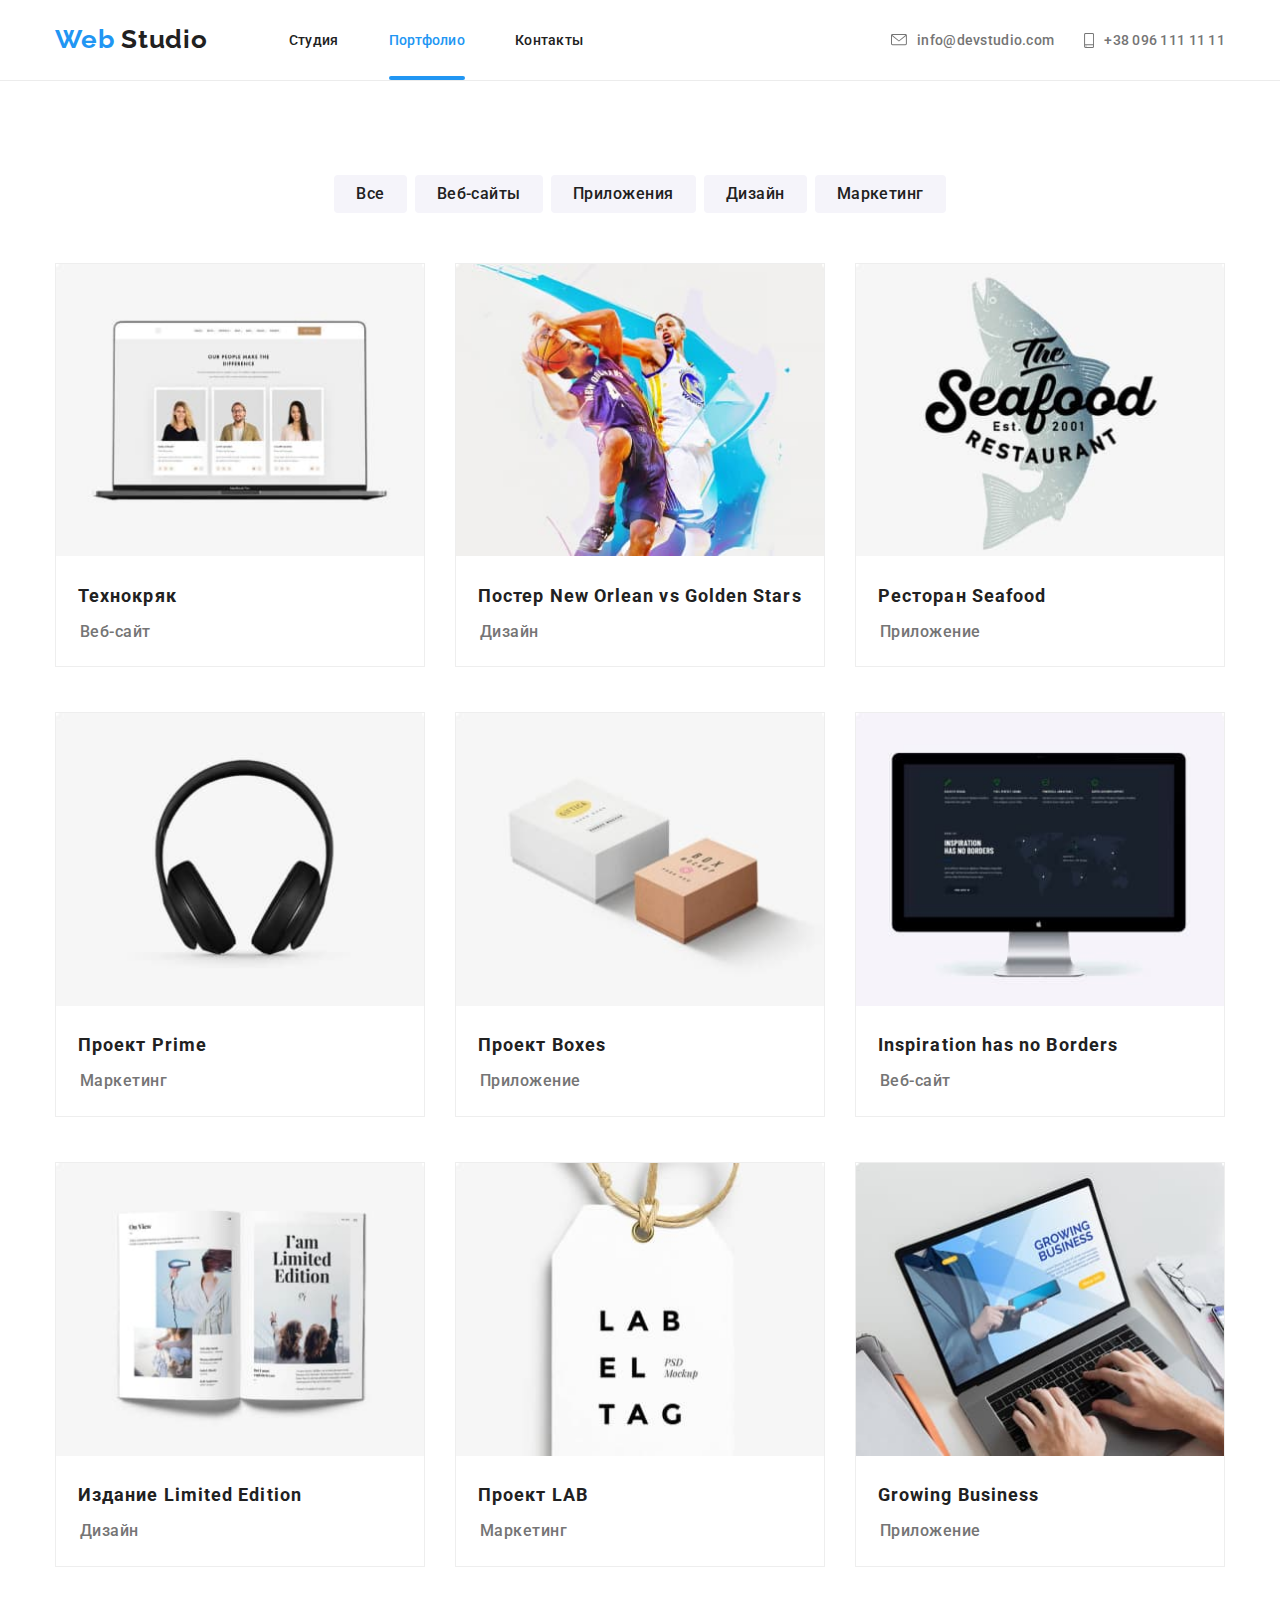
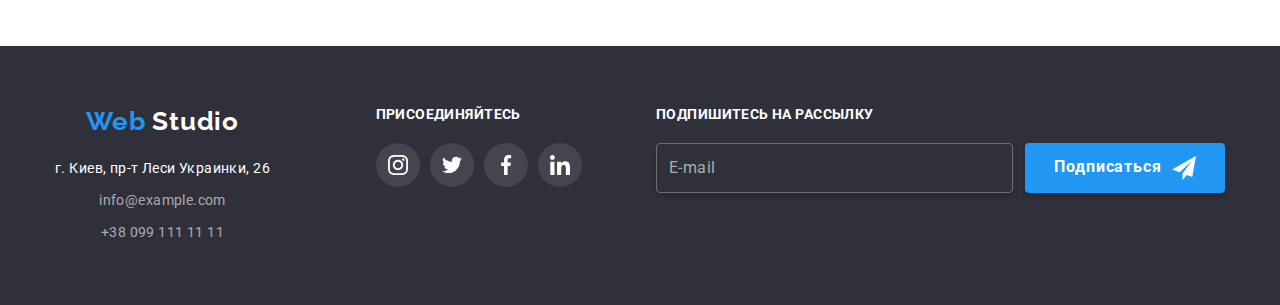
==== commit 9b2632b0: "retina images" ====
--- a/portfolio.html
+++ b/portfolio.html
@@ -71,7 +71,9 @@
                     <li class="example">
                         <a href="">
                             <div class="projects-container">
-                                <img src="./images/tekhno.jpg" alt="Сайт" width="370" height="294">
+                                <img srcset="./images/tekhno.jpg 1x,
+                                ../images/tekhno@2x.jpg 2x" src="./images/tekhno.jpg" alt="Сайт" width="370"
+                                    height="294">
                                 <div class=" project-overlay">
                                     <p class="projects-text">Технокряк это современная площадка распространения
                                         коронавируса.
@@ -87,7 +89,9 @@
                     <li class="example">
                         <a href="">
                             <div class="projects-container">
-                                <img src="./images/golden-stars.jpg" alt="Командная игра" width="370" height="294">
+                                <img srcset="./images/golden-stars.jpg 1x,
+                                ./images/golden-stars@2x.jpg 2x" src="./images/golden-stars.jpg" alt="Командная игра"
+                                    width="370" height="294">
                                 <div class="project-overlay">
                                     <p class="projects-text">Технокряк это современная площадка распространения
                                         коронавируса.
@@ -103,7 +107,9 @@
                     <li class="example">
                         <a href="">
                             <div class="projects-container">
-                                <img src="./images/seafood.jpg" alt="Логотип ресторана" width="370" height="294">
+                                <img srcset="./images/seafood.jpg 1x,
+                                ./images/seafood@2x.jpg 2x" src="./images/seafood.jpg" alt="Логотип ресторана"
+                                    width="370" height="294">
                                 <div class="project-overlay">
                                     <p class="projects-text">Технокряк это современная площадка распространения
                                         коронавируса.
@@ -119,7 +125,9 @@
                     <li class="example">
                         <a href="">
                             <div class="projects-container">
-                                <img src="./images/prime.jpg" alt="Наушники" width="370" height="294">
+                                <img srcset="./images/prime.jpg 1x,
+                                ./images/prime@2x.jpg 2x" src="./images/prime.jpg" alt="Наушники" width="370"
+                                    height="294">
                                 <div class="project-overlay">
                                     <p class="projects-text">Технокряк это современная площадка распространения
                                         коронавируса.
@@ -135,7 +143,9 @@
                     <li class="example">
                         <a href="">
                             <div class="projects-container">
-                                <img src="./images/boxes.jpg" alt="Коробки" width="370" height="294">
+                                <img srcset="./images/boxes.jpg 1x,
+                                ./images/boxes@2x.jpg 2x" src="./images/boxes.jpg" alt="Коробки" width="370"
+                                    height="294">
                                 <div class="project-overlay">
                                     <p class="projects-text">Технокряк это современная площадка распространения
                                         коронавируса.
@@ -151,7 +161,9 @@
                     <li class="example">
                         <a href="">
                             <div class="projects-container">
-                                <img src="./images/inspiration.jpg" alt="Веб-сайт" width="370" height="294">
+                                <img srcset="./images/inspiration.jpg 1x,
+                                ./images/inspiration@2x.jpg 2x" src="./images/inspiration.jpg" alt="Веб-сайт"
+                                    width="370" height="294">
                                 <div class="project-overlay">
                                     <p class="projects-text">Технокряк это современная площадка распространения
                                         коронавируса.
@@ -167,7 +179,9 @@
                     <li class="example">
                         <a href="">
                             <div class="projects-container">
-                                <img src="./images/limited-edition.jpg" alt="Журнал" width="370" height="294">
+                                <img srcset="./images/limited-edition.jpg 1x,
+                                ./images/limited-edition@2x.jpg 2x" src="./images/limited-edition.jpg" alt="Журнал"
+                                    width="370" height="294">
                                 <div class="project-overlay">
                                     <p class="projects-text">Технокряк это современная площадка распространения
                                         коронавируса.
@@ -183,7 +197,8 @@
                     <li class="example">
                         <a href="">
                             <div class="projects-container">
-                                <img src="./images/lab.jpg" alt="Логотип" width="370" height="294">
+                                <img srcset="./images/lab.jpg 1x,
+                                ./images/lab@2x.jpg 2x" src="./images/lab.jpg" alt="Логотип" width="370" height="294">
                                 <div class="project-overlay">
                                     <p class="projects-text">Технокряк это современная площадка распространения
                                         коронавируса.
@@ -199,7 +214,9 @@
                     <li class="example">
                         <a href="">
                             <div class="projects-container">
-                                <img src="./images/growing-business.jpg" alt="Компьютер" width="370" height="294">
+                                <img srcset="./images/growing-business.jpg 1x,
+                                ./images/growing-business@2x.jpg 2x" src="./images/growing-business.jpg"
+                                    alt="Компьютер" width="370" height="294">
                                 <div class="project-overlay">
                                     <p class="projects-text">Технокряк это современная площадка распространения
                                         коронавируса.
--- a/css/main.min.css
+++ b/css/main.min.css
@@ -1,2 +1,2 @@
-.main-banner h1,.heading-type,.section-heading{margin-top:0;margin-bottom:0}.site-navigation,.our-contacts,.propose-items,.goals ul,.social-links,.command-list,.clients ul,.footer-social li,.nav-button,.filters ul,.example{margin-top:0;margin-bottom:0;list-style-type:none;-webkit-padding-start:0;padding-inline-start:0;text-decoration:none}.menu-button,.button,.main-banner .to-order,.subscription button,.modal-submit,.nav-button{display:-webkit-inline-box;display:-ms-inline-flexbox;display:inline-flex;border:none;margin:0;padding:0;cursor:pointer;background-color:transparent}.main-banner .to-order,.subscription button,.modal-submit{font-family:"Roboto",sans-serif;font-weight:700;font-size:16px;line-height:1.8;letter-spacing:0.06em}.logo,.site-navigation a,.social-links a,.policy-field a,.example>a{text-decoration:none;cursor:pointer}header,.first-section,.goals,.clients,.projects,footer{margin-left:auto;margin-right:auto;padding-left:15px;padding-right:15px}.section-heading,.heading-type,.footer-links,.modal-text{font-family:"Roboto",sans-serif;font-weight:700;font-size:14px;line-height:1.2;letter-spacing:0.03em;margin-top:0;margin-bottom:0}.secion-text,address p{font-family:"Roboto",sans-serif;font-size:14px;font-weight:400;line-height:1.7;letter-spacing:0.03em}.visually-hidden,.checkbox{position:absolute;width:1px;height:1px;margin:-1px;padding:0;overflow:hidden;border:0;clip:rect(0 0 0 0)}body{margin:0;padding:0}header{position:relative}@media screen and (min-width: 480px){header{width:480px;padding-right:15px;padding-left:15px}}@media screen and (min-width: 768px){header{width:768px}}@media screen and (min-width: 1200px){header{width:100%;padding-left:0;padding-right:0}}@media screen and (min-width: 1200px){.container{width:1200px;margin-left:auto;margin-right:auto;padding-left:15px;padding-right:15px}}@media screen and (min-width: 480px){.main-banner{width:480px}}@media screen and (min-width: 768px){.main-banner{width:768px}}@media screen and (min-width: 1200px){.main-banner{width:100%;margin-left:auto;margin-right:auto}}.first-section{padding-top:60px;padding-bottom:60px}@media screen and (min-width: 480px){.first-section{width:480px;padding-right:15px;padding-left:15px}}@media screen and (min-width: 768px){.first-section{width:768px}}@media screen and (min-width: 1200px){.first-section{width:100%;padding-left:0;padding-right:0}}@media screen and (min-width: 1200px){.first-section{padding-top:94px;padding-bottom:94px}}@media screen and (max-width: 1199px){.goals{display:none}}.third-section{margin-left:auto;margin-right:auto;padding-top:60px;padding-bottom:60px;background-color:#F5F4FA}@media screen and (min-width: 480px){.third-section{width:480px;padding-right:15px;padding-left:15px}}@media screen and (min-width: 768px){.third-section{width:768px}}@media screen and (min-width: 1200px){.third-section{width:100%;padding-left:0;padding-right:0}}@media screen and (min-width: 1200px){.third-section{width:100%;padding-top:94px;padding-bottom:94px}}.clients{padding-top:60px;padding-bottom:60px}.clients h2{margin-bottom:50px}@media screen and (min-width: 480px){.clients{width:480px;padding-right:15px;padding-left:15px}}@media screen and (min-width: 768px){.clients{width:768px}}@media screen and (min-width: 1200px){.clients{width:100%;padding-left:0;padding-right:0}}@media screen and (min-width: 1200px){.clients{padding-top:94px;padding-bottom:94px}}@media screen and (min-width: 480px){.projects{width:480px;padding-right:15px;padding-left:15px}}@media screen and (min-width: 768px){.projects{width:768px}}@media screen and (min-width: 1200px){.projects{width:100%;padding-left:0;padding-right:0}}@media screen and (min-width: 480px){footer{width:480px;padding-right:15px;padding-left:15px}}@media screen and (min-width: 768px){footer{width:768px}}@media screen and (min-width: 1200px){footer{width:100%;padding-left:0;padding-right:0}}.portfolio-h{margin:0 auto;border-bottom:1px solid #ECECEC}@media screen and (min-width: 480px){.portfolio-h{width:480px;padding-right:15px;padding-left:15px}}@media screen and (min-width: 768px){.portfolio-h{width:768px}}@media screen and (min-width: 1200px){.portfolio-h{width:100%;padding-left:0;padding-right:0}}img{display:block;max-width:100%;height:auto}.logo{display:inline-block;font-family:'Raleway', sans-serif;font-size:24px;line-height:1.2;font-weight:700;letter-spacing:0.03em;color:#212121}@media screen and (min-width: 480px){.logo{padding-top:16px;padding-bottom:16px}}@media screen and (min-width: 768px){.logo{padding-top:26px;padding-bottom:26px;margin-right:81px}}@media screen and (min-width: 1200px){.logo{padding-top:24px;padding-bottom:24px;margin-left:0;font-size:26px}}.logo span{color:#2196F3}.menu-button{color:#212121}@media screen and (min-width: 768px){.menu-button{display:none}}.menu-button .close-menu{display:none;fill:currentColor}.menu-button .close-menu:hover,.menu-button .close-menu:focus{fill:#2196F3}.menu-button .open-menu{fill:currentColor}.menu-button .open-menu:hover,.menu-button .open-menu:focus{fill:#2196F3}.menu-button.is-open .close-menu{display:block}.menu-button.is-open .open-menu{display:none}.container-nav{display:-webkit-box;display:-ms-flexbox;display:flex;-webkit-box-align:center;-ms-flex-align:center;align-items:center;-ms-flex-preferred-size:100%;flex-basis:100%}@media screen and (max-width: 767px){.container-nav{-webkit-box-pack:justify;-ms-flex-pack:justify;justify-content:space-between}}@media screen and (max-width: 767px){.menu-navigation{display:none;position:absolute;top:100%;left:0;right:0;text-align:center;padding-bottom:60px;padding-top:60px;z-index:10;background:#FFFFFF;-webkit-box-shadow:0px 1px 3px rgba(0,0,0,0.16),0px 2px 4px rgba(0,0,0,0.08),0px 4px 8px rgba(0,0,0,0.04);box-shadow:0px 1px 3px rgba(0,0,0,0.16),0px 2px 4px rgba(0,0,0,0.08),0px 4px 8px rgba(0,0,0,0.04)}}@media screen and (min-width: 768px){.menu-navigation{display:-webkit-box;display:-ms-flexbox;display:flex;-webkit-box-align:center;-ms-flex-align:center;align-items:center;-webkit-box-pack:justify;-ms-flex-pack:justify;justify-content:space-between;-webkit-box-flex:3;-ms-flex-positive:3;flex-grow:3}}.menu-navigation.is-open{display:block}.site-navigation{-webkit-transition:color 250ms cubic-bezier(0.4, 0, 0.2, 1);transition:color 250ms cubic-bezier(0.4, 0, 0.2, 1)}.site-navigation:hover,.site-navigation:focus,.site-navigation:active{color:#2196F3}.site-navigation a{color:#212121;padding:0;-webkit-box-flex:3;-ms-flex-positive:3;flex-grow:3}@media screen and (min-width: 480px){.site-navigation{font-family:"Roboto",sans-serif;font-weight:500;font-size:18px;line-height:1.2;letter-spacing:0.02em}}@media screen and (max-width: 767px){.site-navigation{margin-bottom:60px}}@media screen and (min-width: 768px){.site-navigation{display:-webkit-box;display:-ms-flexbox;display:flex;font-size:14px}.site-navigation li:not(:last-child){margin-right:50px}.site-navigation a{padding-top:32px;padding-bottom:32px}}.our-contacts{color:#757575;font-family:"Roboto",sans-serif;font-weight:500;font-size:18px;line-height:1.2;letter-spacing:0.02em}@media screen and (min-width: 768px){.our-contacts{display:-webkit-box;display:-ms-flexbox;display:flex;-webkit-box-orient:vertical;-webkit-box-direction:normal;-ms-flex-direction:column;flex-direction:column;-webkit-box-align:start;-ms-flex-align:start;align-items:flex-start;font-size:12px}}@media screen and (max-width: 1199px){.our-contacts li+li{margin-top:10px}}@media screen and (min-width: 1200px){.our-contacts{font-size:14px;-webkit-box-orient:horizontal;-webkit-box-direction:normal;-ms-flex-direction:row;flex-direction:row}.our-contacts li+li{margin-left:30px}}.main-navigation.active{color:#2196F3;position:relative}.main-navigation.active::after{content:"";display:block;width:100%;height:4px;background:#2196F3;border-radius:2px;position:absolute}@media screen and (max-width: 767px){.main-navigation.active::after{left:50%;top:26px;-webkit-transform:translateX(-50%);transform:translateX(-50%)}}@media screen and (min-width: 768px){.main-navigation.active::after{bottom:0}}@media screen and (max-width: 767px){.menu-navigation li:not(:last-child){margin-bottom:40px}}.button{display:-webkit-box;display:-ms-flexbox;display:flex;-webkit-box-align:center;-ms-flex-align:center;align-items:center;-webkit-box-pack:center;-ms-flex-pack:center;justify-content:center;-webkit-transition:color 250ms cubic-bezier(0.4, 0, 0.2, 1);transition:color 250ms cubic-bezier(0.4, 0, 0.2, 1)}.button:hover{color:#2196F3}.button-icon{margin-right:10px;fill:currentColor}.main-banner{height:400px;margin-left:auto;margin-right:auto;background-image:-webkit-gradient(linear, left top, right top, from(rgba(47,48,58,0.8)), to(rgba(47,48,58,0.8))),url(../images/mobile-img.jpg);background-image:linear-gradient(to right, rgba(47,48,58,0.8), rgba(47,48,58,0.8)),url(../images/mobile-img.jpg);background-color:darkgray;background-repeat:no-repeat;background-size:cover;background-position:center;font-family:"Roboto",sans-serif;text-align:center;padding-top:118px}@media screen and (-webkit-min-device-pixel-ratio: 2), screen and (min-resolution: 2dppx){.main-banner{background-image:-webkit-gradient(linear, left top, right top, from(rgba(47,48,58,0.8)), to(rgba(47,48,58,0.8))),url(../images/mobile-2x-img.jpg);background-image:linear-gradient(to right, rgba(47,48,58,0.8), rgba(47,48,58,0.8)),url(../images/mobile-2x-img.jpg)}}@media screen and (min-width: 576px){.main-banner{background-image:-webkit-gradient(linear, left top, right top, from(rgba(47,48,58,0.8)), to(rgba(47,48,58,0.8))),url(../images/tablet-img.jpg);background-image:linear-gradient(to right, rgba(47,48,58,0.8), rgba(47,48,58,0.8)),url(../images/tablet-img.jpg)}}@media screen and (min-width: 576px) and (-webkit-min-device-pixel-ratio: 2), screen and (min-width: 576px) and (min-resolution: 2dppx){.main-banner{background-image:-webkit-gradient(linear, left top, right top, from(rgba(47,48,58,0.8)), to(rgba(47,48,58,0.8))),url(../images/tablet-2x-img.jpg);background-image:linear-gradient(to right, rgba(47,48,58,0.8), rgba(47,48,58,0.8)),url(../images/tablet-2x-img.jpg)}}@media screen and (min-width: 576px) and (min-width: 960px){.main-banner{max-width:1600px;height:600px;padding-top:200px;background-image:-webkit-gradient(linear, left top, right top, from(rgba(47,48,58,0.8)), to(rgba(47,48,58,0.8))),url(../images/desktop.jpg);background-image:linear-gradient(to right, rgba(47,48,58,0.8), rgba(47,48,58,0.8)),url(../images/desktop.jpg)}}@media screen and (min-width: 576px) and (min-width: 960px) and (-webkit-min-device-pixel-ratio: 2), screen and (min-width: 576px) and (min-width: 960px) and (min-resolution: 2dppx){.main-banner{background-image:-webkit-gradient(linear, left top, right top, from(rgba(47,48,58,0.8)), to(rgba(47,48,58,0.8))),url(../images/desktop-2x.jpg);background-image:linear-gradient(to right, rgba(47,48,58,0.8), rgba(47,48,58,0.8)),url(../images/desktop-2x.jpg)}}.main-banner h1{margin:0 auto;color:#fff;font-weight:900;font-size:26px;line-height:1.3;letter-spacing:0.06em;text-transform:uppercase}@media screen and (min-width: 480px){.main-banner h1{width:360px}}@media screen and (min-width: 1200px){.main-banner h1{font-size:44px;width:646px}}.main-banner .to-order{display:inline-block;padding:10px 32px;border-radius:4px;margin-top:30px;color:#fff;background-color:#2196F3;-webkit-box-shadow:0px 4px 4px rgba(0,0,0,0.15);box-shadow:0px 4px 4px rgba(0,0,0,0.15);border:none}.heading-type{color:#212121;text-align:center;text-transform:uppercase}@media screen and (min-width: 768px){.heading-type{text-align:start}}.propose-items{list-style-type:none;padding-left:0}@media screen and (max-width: 767px){.propose-items{margin-bottom:30px}}@media screen and (min-width: 768px){.propose-items{display:-webkit-box;display:-ms-flexbox;display:flex;-ms-flex-wrap:wrap;flex-wrap:wrap;margin:-15px}}@media screen and (min-width: 768px){.list-item{width:calc((100% - 4 * 15px) / 2);margin:15px}}@media screen and (min-width: 1200px){.list-item{width:calc((100% - 8 * 15px) / 4)}}.propose-icon{display:-webkit-box;display:-ms-flexbox;display:flex;-webkit-box-pack:center;-ms-flex-pack:center;justify-content:center;-webkit-box-align:center;-ms-flex-align:center;align-items:center;height:120px;border-radius:4px;margin-bottom:30px;background-color:#F5F4FA}.section-heading{color:#212121;text-align:center;margin-bottom:10px}.secion-text{color:#757575;text-align:start}.goals{padding-top:94px;padding-bottom:94px;padding-right:0;padding-left:0}.goals ul{display:-webkit-box;display:-ms-flexbox;display:flex;margin-top:50px}.white{display:inline-block;min-width:370px;padding:28px 15px;text-align:center;color:#fff;background:rgba(47,48,58,0.8)}.goals li+li{margin-left:30px}.small-container{position:relative}.small-container p{position:absolute;bottom:0}.section-heading{font-family:"Roboto",sans-serif;font-weight:700;font-size:28px;line-height:1.2;letter-spacing:0.03em;color:#212121;margin-bottom:30px}.our-comand h3,p{font-family:"Roboto",sans-serif;font-size:16px;font-weight:500;line-height:1.2;letter-spacing:0.03em;text-align:center}.social-links{display:-webkit-box;display:-ms-flexbox;display:flex;-webkit-box-pack:center;-ms-flex-pack:center;justify-content:center}.social-links li+li{margin-left:10px}.social-links a{display:-webkit-inline-box;display:-ms-inline-flexbox;display:inline-flex;-webkit-box-pack:center;-ms-flex-pack:center;justify-content:center;-webkit-box-align:center;-ms-flex-align:center;align-items:center;width:44px;height:44px;border-radius:50%;color:#AFB1B8;-webkit-transition:background-color 250ms cubic-bezier(0.4, 0, 0.2, 1),color 250ms cubic-bezier(0.4, 0, 0.2, 1);transition:background-color 250ms cubic-bezier(0.4, 0, 0.2, 1),color 250ms cubic-bezier(0.4, 0, 0.2, 1)}.social-links a:hover,.social-links a:focus{background-color:#2196F3;color:#fff}.social{fill:currentColor}@media screen and (min-width: 768px){.command-list{display:-webkit-box;display:-ms-flexbox;display:flex;-ms-flex-wrap:wrap;flex-wrap:wrap;margin:-15px;-ms-flex-pack:distribute;justify-content:space-around}}.our-comand{width:100%;background-color:#FFFFFF;border-radius:4px;padding-bottom:37px;-webkit-box-shadow:0px 2px 1px rgba(0,0,0,0.2),0px 1px 1px rgba(0,0,0,0.14),0px 1px 3px rgba(0,0,0,0.12);box-shadow:0px 2px 1px rgba(0,0,0,0.2),0px 1px 1px rgba(0,0,0,0.14),0px 1px 3px rgba(0,0,0,0.12)}@media screen and (max-width: 767px){.our-comand:not(:last-child){margin-bottom:30px}}@media screen and (min-width: 768px){.our-comand{width:calc((100% - 4 * 15px) / 2);margin:15px;height:422px}}@media screen and (min-width: 1200px){.our-comand{width:calc((100% - 8 * 15px) / 4)}}.our-comand h3{margin-top:30px;margin-bottom:10px;color:#212121}.our-comand p{font-weight:400;color:#757575;margin-top:0;margin-bottom:16px}.thumb{height:320px}.thumb img{display:block;height:100%;width:100%;-o-object-fit:cover;object-fit:cover;-o-object-position:top;object-position:top}@media screen and (min-width: 768px){.thumb{width:354px;height:260px}}@media screen and (min-width: 1200px){.thumb{width:270px;height:260px}}@media screen and (min-width: 480px){.clients ul{display:-webkit-box;display:-ms-flexbox;display:flex;-ms-flex-wrap:wrap;flex-wrap:wrap;margin:-15px}}@media screen and (min-width: 1200px){.clients ul{-ms-flex-wrap:nowrap;flex-wrap:nowrap}}.client-item{margin:0 auto;height:90px;border:1px solid #AFB1B8;border-radius:4px;-webkit-transition:border 250ms cubic-bezier(0.4, 0, 0.2, 1);transition:border 250ms cubic-bezier(0.4, 0, 0.2, 1)}.client-item:hover{border:1px solid #2196F3}@media screen and (min-width: 480px){.client-item{width:calc((100% - 4 * 15px) / 2);margin:15px}}@media screen and (min-width: 768px){.client-item{width:calc((100% - 6 * 15px) / 3);margin:15px}}@media screen and (max-width: 479px){.client-item:not(:last-child){margin-bottom:30px}}.client-item a{color:#AFB1B8;width:calc(100% / 2);-webkit-transition:color 250ms cubic-bezier(0.4, 0, 0.2, 1);transition:color 250ms cubic-bezier(0.4, 0, 0.2, 1)}.client-item a:hover,.client-item a:focus{color:#2196F3}.client-logo{width:100%;height:100%;fill:currentColor}footer{background-color:#2F303A;padding-top:60px;padding-bottom:60px}@media screen and (max-width: 1199px){footer{padding-left:15px;padding-right:15px}}@media screen and (min-width: 1200px){footer .container{display:-webkit-box;display:-ms-flexbox;display:flex;-webkit-box-pack:justify;-ms-flex-pack:justify;justify-content:space-between}}.footer-logo{display:block;color:#fff;padding:0;text-align:center;margin:0}@media screen and (min-width: 768px){.footer-content{display:-webkit-box;display:-ms-flexbox;display:flex;-ms-flex-pack:distribute;justify-content:space-around}}@media screen and (min-width: 1200px){.footer-content{width:40%;-webkit-box-pack:justify;-ms-flex-pack:justify;justify-content:space-between}}address p{margin-top:20px;margin-bottom:8px;color:#fff;font-style:normal}address p:nth-child(3){margin-bottom:0}address span{color:rgba(255,255,255,0.6)}@media screen and (max-width: 767px){.sosial-links,.footer-form{margin-top:60px}}.footer-links{color:#fff;text-transform:uppercase}@media screen and (min-width: 1200px){.footer-links{text-align:start}}.footer-social{display:-webkit-box;display:-ms-flexbox;display:flex;padding-left:0;-webkit-box-pack:center;-ms-flex-pack:center;justify-content:center}.footer-social li+li{margin-left:10px}.footer-social a{display:-webkit-inline-box;display:-ms-inline-flexbox;display:inline-flex;-webkit-box-pack:center;-ms-flex-pack:center;justify-content:center;-webkit-box-align:center;-ms-flex-align:center;align-items:center;width:44px;height:44px;border-radius:50%;color:#fff;background-color:rgba(255,255,255,0.1);-webkit-transition:background-color 250ms cubic-bezier(0.4, 0, 0.2, 1);transition:background-color 250ms cubic-bezier(0.4, 0, 0.2, 1)}.footer-social a:hover,.footer-social a:focus{background-color:#2196F3}@media screen and (max-width: 1199px){.footer-form{margin-top:60px}}.subscription{display:-webkit-box;display:-ms-flexbox;display:flex;-webkit-box-orient:vertical;-webkit-box-direction:normal;-ms-flex-direction:column;flex-direction:column;-webkit-box-align:center;-ms-flex-align:center;align-items:center;margin-top:20px}.subscription button{margin-top:20px;display:-webkit-box;display:-ms-flexbox;display:flex;-webkit-box-align:center;-ms-flex-align:center;align-items:center;-webkit-box-pack:center;-ms-flex-pack:center;justify-content:center;width:200px;height:50px;-webkit-box-shadow:0px 4px 4px rgba(0,0,0,0.15);box-shadow:0px 4px 4px rgba(0,0,0,0.15);background-color:#2196F3;color:#fff;border-radius:4px;border:none}@media screen and (min-width: 1200px){.subscription button{margin-top:0;margin-left:12px}}@media screen and (min-width: 1200px){.subscription{-webkit-box-orient:horizontal;-webkit-box-direction:normal;-ms-flex-direction:row;flex-direction:row;-webkit-box-align:center;-ms-flex-align:center;align-items:center}}.subscription>input{-webkit-box-sizing:border-box;box-sizing:border-box;display:inline-block;height:50px;padding:18px 12px;background:transparent;border:1px solid rgba(255,255,255,0.3);border-radius:4px;-webkit-box-shadow:0px 4px 4px rgba(0,0,0,0.15);box-shadow:0px 4px 4px rgba(0,0,0,0.15)}@media screen and (max-width: 767px){.subscription>input{width:100%}}@media screen and (min-width: 768px){.subscription>input{width:450px}}.subscription>input::-webkit-input-placeholder{font-family:Roboto;font-weight:400;font-size:16px;line-height:1.8;-webkit-box-align:center;align-items:center;letter-spacing:0.03em;color:rgba(255,255,255,0.6)}.subscription>input:-ms-input-placeholder{font-family:Roboto;font-weight:400;font-size:16px;line-height:1.8;-ms-flex-align:center;align-items:center;letter-spacing:0.03em;color:rgba(255,255,255,0.6)}.subscription>input::-ms-input-placeholder{font-family:Roboto;font-weight:400;font-size:16px;line-height:1.8;-ms-flex-align:center;align-items:center;letter-spacing:0.03em;color:rgba(255,255,255,0.6)}.subscription>input::placeholder{font-family:Roboto;font-weight:400;font-size:16px;line-height:1.8;-webkit-box-align:center;-ms-flex-align:center;align-items:center;letter-spacing:0.03em;color:rgba(255,255,255,0.6)}.subscription>input:focus,.subscription>input:not(:placeholder-shown){background-color:transparent;color:rgba(255,255,255,0.6);font-size:16px;font-family:Roboto;font-weight:400;line-height:1.8;letter-spacing:0.03em}.send{margin-left:10px}.backdrop{position:fixed;background-color:rgba(0,0,0,0.2);top:0;bottom:0;left:0;right:0;z-index:10;-webkit-transition:opacity 250ms cubic-bezier(0.4, 0, 0.2, 1);transition:opacity 250ms cubic-bezier(0.4, 0, 0.2, 1);overflow-y:scroll}.modal{background-color:#ffffff;padding:40px;-webkit-box-shadow:0px 2px 1px rgba(0,0,0,0.2),0px 1px 1px rgba(0,0,0,0.14),0px 1px 3px rgba(0,0,0,0.12);box-shadow:0px 2px 1px rgba(0,0,0,0.2),0px 1px 1px rgba(0,0,0,0.14),0px 1px 3px rgba(0,0,0,0.12);border-radius:4px;font-family:"Roboto",sans-serif}@media screen and (min-width: 480px){.modal{width:450px;height:609px;position:absolute;top:50%;left:50%;-webkit-transform:translate(-50%, -25%);transform:translate(-50%, -25%)}}@media screen and (min-width: 768px){.modal{-webkit-transform:translate(-50%, -50%);transform:translate(-50%, -50%)}}.is-hidden{opacity:0;pointer-events:none}.modal-button{display:-webkit-box;display:-ms-flexbox;display:flex;-webkit-box-align:center;-ms-flex-align:center;align-items:center;-webkit-box-pack:center;-ms-flex-pack:center;justify-content:center;position:absolute;top:8px;right:8px;width:36px;height:36px;border-radius:50%;border:none;background:#ffffff;-webkit-box-shadow:0px 2px 1px rgba(0,0,0,0.2),0px 1px 1px rgba(0,0,0,0.14),0px 1px 3px rgba(0,0,0,0.12);box-shadow:0px 2px 1px rgba(0,0,0,0.2),0px 1px 1px rgba(0,0,0,0.14),0px 1px 3px rgba(0,0,0,0.12);cursor:pointer}.modal-button:hover,.modal-button:focus{fill:#2196F3}.call{display:inline-block;margin-bottom:30px;font-family:"Roboto",sans-serif;font-weight:700;font-size:20px;line-height:1.1;text-align:center;letter-spacing:0.03em}.form-field{height:40px;position:relative;margin-bottom:28px;color:#212121;cursor:pointer}.form-field input{display:block;width:100%;height:40px;border:1px solid rgba(33,33,33,0.2);-webkit-box-sizing:border-box;box-sizing:border-box;border-radius:4px;padding-left:42px;font-family:"Roboto",sans-serif;font-weight:400;line-height:1.1;letter-spacing:0.01em}.person{position:absolute;top:50%;left:19px;-webkit-transform:translateY(-50%);transform:translateY(-50%);fill:currentColor}.text-field{position:absolute;top:50%;left:42px;-webkit-transform:translateY(-50%);transform:translateY(-50%);color:#757575;font-family:"Roboto",sans-serif;font-size:14px;font-weight:400;line-height:1.1;-webkit-transition:-webkit-transform 250ms cubic-bezier(0.4, 0, 0.2, 1);transition:-webkit-transform 250ms cubic-bezier(0.4, 0, 0.2, 1);transition:transform 250ms cubic-bezier(0.4, 0, 0.2, 1);transition:transform 250ms cubic-bezier(0.4, 0, 0.2, 1), -webkit-transform 250ms cubic-bezier(0.4, 0, 0.2, 1)}.modal-text{display:inline-block;margin-left:12px;color:#757575}.policy-field a{color:#2196F3}textarea{resize:none;width:100%;height:120px;border:1px solid rgba(33,33,33,0.2);padding:12px 16px}.form-comment{height:120px;position:relative;margin-bottom:20px}.form-comment label{top:12px;left:16px;-webkit-transform:translate(0);transform:translate(0);color:#757575;font-family:"Roboto",sans-serif;font-size:14px;font-weight:400;line-height:1.1}.modal-submit{margin-top:30px;margin-left:50%;-webkit-transform:translateX(-50%);transform:translateX(-50%);display:-webkit-box;display:-ms-flexbox;display:flex;-webkit-box-align:center;-ms-flex-align:center;align-items:center;-webkit-box-pack:center;-ms-flex-pack:center;justify-content:center;cursor:pointer;width:200px;height:50px;border:none;background:#2196F3;-webkit-box-shadow:0px 4px 4px rgba(0,0,0,0.15);box-shadow:0px 4px 4px rgba(0,0,0,0.15);border-radius:4px;color:#fff}.form-input:focus+label,.form-input:not(:placeholder-shown)+label{-webkit-transform:translateY(-38px) translateX(-22px);transform:translateY(-38px) translateX(-22px);color:#2196F3}.form-input:focus,.comment:focus{outline:none;border:1px solid #2196F3;color:#757575}.form-input:focus ~ .person,.form-input:not(:placeholder-shown) ~ .person{fill:#2196F3}.comment:focus+.text-field,.comment:not(:placeholder-shown)+.text-field{-webkit-transform:translateY(-32px);transform:translateY(-32px);color:#2196F3}.form-input:not(:focus),.comment:not(:focus){color:#757575}.policy-field{color:#757575;font-family:"Roboto",sans-serif;font-weight:400;font-size:14px;line-height:1.7}.policy-field a{color:#2196F3;border-bottom:1px solid #2196F3}.policy-icon{display:inline-block;width:15px;height:15px;border:2px solid #212121;border-radius:4px;margin-right:10px}.checkbox:checked+.policy-icon{background-color:#2196F3;background-image:url(../images/icon-check.svg);background-origin:border-box;border:2px solid #2196F3}.projects{padding-top:60px;padding-bottom:60px}.nav-button{padding:6px 22px;color:#212121;background-color:#F5F4FA;border:none;border-radius:4px;font-family:"Roboto",sans-serif;font-size:16px;font-weight:500;line-height:1.6;letter-spacing:0.03em;-webkit-transition:color 250ms cubic-bezier(0.4, 0, 0.2, 1),background-color 250ms cubic-bezier(0.4, 0, 0.2, 1),-webkit-box-shadow 250ms cubic-bezier(0.4, 0, 0.2, 1);transition:color 250ms cubic-bezier(0.4, 0, 0.2, 1),background-color 250ms cubic-bezier(0.4, 0, 0.2, 1),-webkit-box-shadow 250ms cubic-bezier(0.4, 0, 0.2, 1);transition:color 250ms cubic-bezier(0.4, 0, 0.2, 1),background-color 250ms cubic-bezier(0.4, 0, 0.2, 1),box-shadow 250ms cubic-bezier(0.4, 0, 0.2, 1);transition:color 250ms cubic-bezier(0.4, 0, 0.2, 1),background-color 250ms cubic-bezier(0.4, 0, 0.2, 1),box-shadow 250ms cubic-bezier(0.4, 0, 0.2, 1),-webkit-box-shadow 250ms cubic-bezier(0.4, 0, 0.2, 1)}.nav-button:hover,.nav-button:focus{color:#fff;background-color:#2196F3;-webkit-box-shadow:0px 2px 2px rgba(0,0,0,0.12),0px 1px 2px rgba(0,0,0,0.08),0px 3px 1px rgba(0,0,0,0.1);box-shadow:0px 2px 2px rgba(0,0,0,0.12),0px 1px 2px rgba(0,0,0,0.08),0px 3px 1px rgba(0,0,0,0.1)}.projects-title{margin-left:22px;margin-right:22px;margin-top:20px;margin-bottom:4px;color:#212121;font-family:"Roboto",sans-serif;font-weight:700;font-size:18px;line-height:2;letter-spacing:0.06em}.projects-type{margin-left:24px;margin-right:24px;margin-top:0;margin-bottom:20px;color:#757575;font-family:"Roboto",sans-serif;font-size:16px;line-height:1.8;letter-spacing:0.03em;text-align:start}.projects-container{position:relative;overflow:hidden;width:100%;height:294px}.project-overlay{position:absolute;top:0;left:0;right:0;bottom:0;padding:63px 20px;background-color:rgba(33,150,243,0.9);-webkit-transform:translateY(404px);transform:translateY(404px);-webkit-transition:-webkit-transform 250ms cubic-bezier(0.4, 0, 0.2, 1);transition:-webkit-transform 250ms cubic-bezier(0.4, 0, 0.2, 1);transition:transform 250ms cubic-bezier(0.4, 0, 0.2, 1);transition:transform 250ms cubic-bezier(0.4, 0, 0.2, 1), -webkit-transform 250ms cubic-bezier(0.4, 0, 0.2, 1)}.example:hover .project-overlay,.example:focus .project-overlay{-webkit-transform:translateY(0);transform:translateY(0)}.projects-text{color:#fff;font-family:"Roboto",sans-serif;font-size:18px;font-weight:400;line-height:1.5;letter-spacing:0.03em}.filters{margin-bottom:50px}.filters ul{display:-webkit-box;display:-ms-flexbox;display:flex;-ms-flex-wrap:wrap;flex-wrap:wrap;margin-bottom:-15px}@media screen and (max-width: 767px){.filters ul li{margin-bottom:15px}}@media screen and (min-width: 768px){.filters ul{-ms-flex-wrap:nowrap;flex-wrap:nowrap;-webkit-box-pack:center;-ms-flex-pack:center;justify-content:center}}.filters li+li{margin-left:8px}.project-items{display:-webkit-box;display:-ms-flexbox;display:flex;-ms-flex-wrap:wrap;flex-wrap:wrap;padding:0;-webkit-box-pack:center;-ms-flex-pack:center;justify-content:center}@media screen and (min-width: 768px){.project-items{margin:-15px;padding-left:0;-webkit-box-pack:start;-ms-flex-pack:start;justify-content:start}}.example{border:1px solid #EEEEEE;margin-bottom:30px;-webkit-transition:-webkit-box-shadow 250ms cubic-bezier(0.4, 0, 0.2, 1);transition:-webkit-box-shadow 250ms cubic-bezier(0.4, 0, 0.2, 1);transition:box-shadow 250ms cubic-bezier(0.4, 0, 0.2, 1);transition:box-shadow 250ms cubic-bezier(0.4, 0, 0.2, 1), -webkit-box-shadow 250ms cubic-bezier(0.4, 0, 0.2, 1)}@media screen and (min-width: 768px){.example{width:calc((100% - 4 * 15px) / 2);margin:15px}}@media screen and (min-width: 1200px){.example{width:calc((100% - 6 * 15px) / 3);margin:15px}}.example:hover,.example:focus{-webkit-box-shadow:1px 4px 6px rgba(0,0,0,0.16),0px 4px 4px rgba(0,0,0,0.06),0px 1px 1px rgba(0,0,0,0.12);box-shadow:1px 4px 6px rgba(0,0,0,0.16),0px 4px 4px rgba(0,0,0,0.06),0px 1px 1px rgba(0,0,0,0.12)}@media screen and (min-width: 1140px){.example:nth-child(3n){margin-right:0}}@media screen and (min-width: 1140px){.example:nth-last-child(-n+3){margin-bottom:0}}
+.main-banner h1,.heading-type,.section-heading{margin-top:0;margin-bottom:0}.site-navigation,.our-contacts,.propose-items,.goals ul,.social-links,.command-list,.clients ul,.footer-social li,.nav-button,.filters ul,.example{margin-top:0;margin-bottom:0;list-style-type:none;-webkit-padding-start:0;padding-inline-start:0;text-decoration:none}.menu-button,.button,.main-banner .to-order,.subscription button,.modal-submit,.nav-button{display:-webkit-inline-box;display:-ms-inline-flexbox;display:inline-flex;border:none;margin:0;padding:0;cursor:pointer;background-color:transparent}.main-banner .to-order,.subscription button,.modal-submit{font-family:"Roboto",sans-serif;font-weight:700;font-size:16px;line-height:1.8;letter-spacing:0.06em}.logo,.site-navigation a,.social-links a,.policy-field a,.example>a{text-decoration:none;cursor:pointer}header,.first-section,.goals,.clients,footer,.projects{margin-left:auto;margin-right:auto;padding-left:15px;padding-right:15px}.section-heading,.heading-type,.footer-links,.modal-text{font-family:"Roboto",sans-serif;font-weight:700;font-size:14px;line-height:1.2;letter-spacing:0.03em;margin-top:0;margin-bottom:0}.secion-text,address p{font-family:"Roboto",sans-serif;font-size:14px;font-weight:400;line-height:1.7;letter-spacing:0.03em}.visually-hidden,.checkbox{position:absolute;width:1px;height:1px;margin:-1px;padding:0;overflow:hidden;border:0;clip:rect(0 0 0 0)}body{margin:0;padding:0}header{position:relative}@media screen and (min-width: 480px){header{width:480px;padding-right:15px;padding-left:15px}}@media screen and (min-width: 768px){header{width:768px}}@media screen and (min-width: 1200px){header{width:100%;padding-left:0;padding-right:0}}@media screen and (max-width: 767px){header{height:60px}}@media screen and (min-width: 1200px){.container{width:1200px;margin-left:auto;margin-right:auto;padding-left:15px;padding-right:15px}}@media screen and (min-width: 480px){.main-banner{width:480px}}@media screen and (min-width: 768px){.main-banner{width:768px}}@media screen and (min-width: 1200px){.main-banner{width:100%;margin-left:auto;margin-right:auto}}.first-section{padding-top:60px;padding-bottom:60px}@media screen and (min-width: 480px){.first-section{width:480px;padding-right:15px;padding-left:15px}}@media screen and (min-width: 768px){.first-section{width:768px}}@media screen and (min-width: 1200px){.first-section{width:100%;padding-left:0;padding-right:0}}@media screen and (min-width: 1200px){.first-section{padding-top:94px;padding-bottom:94px}}@media screen and (max-width: 1199px){.goals{display:none}}.third-section{margin-left:auto;margin-right:auto;padding-top:60px;padding-bottom:60px;background-color:#F5F4FA}@media screen and (min-width: 480px){.third-section{width:480px;padding-right:15px;padding-left:15px}}@media screen and (min-width: 768px){.third-section{width:768px}}@media screen and (min-width: 1200px){.third-section{width:100%;padding-left:0;padding-right:0}}@media screen and (min-width: 1200px){.third-section{width:100%;padding-top:94px;padding-bottom:94px}}.clients{padding-top:60px;padding-bottom:60px}@media screen and (min-width: 480px){.clients{width:480px;padding-right:15px;padding-left:15px}}@media screen and (min-width: 768px){.clients{width:768px}}@media screen and (min-width: 1200px){.clients{width:100%;padding-left:0;padding-right:0}}@media screen and (min-width: 1200px){.clients{padding-top:94px;padding-bottom:94px}}@media screen and (min-width: 480px){footer{width:480px;padding-right:15px;padding-left:15px}}@media screen and (min-width: 768px){footer{width:768px}}@media screen and (min-width: 1200px){footer{width:100%;padding-left:0;padding-right:0}}.portfolio-h{margin:0 auto;position:relative;border-bottom:1px solid #ECECEC;border-width:100%}@media screen and (min-width: 480px){.portfolio-h{width:480px;padding-right:15px;padding-left:15px}}@media screen and (min-width: 768px){.portfolio-h{width:768px}}@media screen and (min-width: 1200px){.portfolio-h{width:100%;padding-left:0;padding-right:0}}img{display:block;max-width:100%;height:auto}h1,h2,h3,h4,p,ul{margin:0;padding:0}@media screen and (min-width: 480px){.projects{width:480px;padding-right:15px;padding-left:15px}}@media screen and (min-width: 768px){.projects{width:768px}}@media screen and (min-width: 1200px){.projects{width:100%;padding-left:0;padding-right:0}}@media screen and (max-width: 1199px){.projects{padding-top:60px;padding-bottom:60px}}@media screen and (min-width: 1200px){.projects{padding-top:94px;padding-bottom:94px}}.logo{display:inline-block;font-family:'Raleway', sans-serif;font-size:24px;line-height:1.2;font-weight:700;letter-spacing:0.03em;color:#212121}.logo span{color:#2196F3}@media screen and (min-width: 768px){.logo{margin-right:81px}}@media screen and (min-width: 1200px){.logo{padding-top:24px;padding-bottom:24px;margin-left:0;font-size:26px}}.menu-button{color:#212121}@media screen and (min-width: 768px){.menu-button{display:none}}.menu-button .close-menu{display:none;fill:currentColor}.menu-button .close-menu:hover,.menu-button .close-menu:focus{fill:#2196F3}.menu-button .open-menu{fill:currentColor}.menu-button .open-menu:hover,.menu-button .open-menu:focus{fill:#2196F3}.menu-button.is-open .close-menu{display:block}.menu-button.is-open .open-menu{display:none}.container-nav{width:100%;height:60px;display:-webkit-box;display:-ms-flexbox;display:flex;-webkit-box-align:center;-ms-flex-align:center;align-items:center;-webkit-box-pack:justify;-ms-flex-pack:justify;justify-content:space-between}@media screen and (min-width: 768px){.container-nav{height:80px}}@media screen and (max-width: 767px){.menu-navigation{display:none;position:absolute;top:100%;width:100%;left:0;right:0;text-align:center;padding-bottom:60px;padding-top:60px;z-index:10;background:#FFFFFF}}@media screen and (min-width: 768px){.menu-navigation{display:-webkit-box;display:-ms-flexbox;display:flex;-webkit-box-align:center;-ms-flex-align:center;align-items:center;-webkit-box-pack:justify;-ms-flex-pack:justify;justify-content:space-between;-webkit-box-flex:3;-ms-flex-positive:3;flex-grow:3}}.menu-navigation.is-open{display:block;border-top:1px solid #ECECEC}.menu-navigation.is-open::after{content:"";display:block;width:100%;height:1px;-webkit-box-shadow:0px 1px 3px rgba(0,0,0,0.16),0px 2px 4px rgba(0,0,0,0.08),0px 4px 8px rgba(0,0,0,0.04);box-shadow:0px 1px 3px rgba(0,0,0,0.16),0px 2px 4px rgba(0,0,0,0.08),0px 4px 8px rgba(0,0,0,0.04);position:absolute;bottom:0}.site-navigation{-webkit-transition:color 250ms cubic-bezier(0.4, 0, 0.2, 1);transition:color 250ms cubic-bezier(0.4, 0, 0.2, 1)}.site-navigation:hover,.site-navigation:focus,.site-navigation:active{color:#2196F3}.site-navigation a{color:#212121;display:inline-block;-webkit-box-flex:3;-ms-flex-positive:3;flex-grow:3}@media screen and (min-width: 768px){.site-navigation a{padding-top:32px;padding-bottom:32px}}@media screen and (min-width: 480px){.site-navigation{font-family:"Roboto",sans-serif;font-weight:500;font-size:18px;line-height:1.2;letter-spacing:0.02em}}@media screen and (max-width: 767px){.site-navigation{margin-bottom:60px}}@media screen and (min-width: 768px){.site-navigation{display:-webkit-box;display:-ms-flexbox;display:flex;font-size:14px}.site-navigation li:not(:last-child){margin-right:50px}}.our-contacts{color:#757575;font-family:"Roboto",sans-serif;font-weight:500;font-size:18px;line-height:1.2;letter-spacing:0.02em}@media screen and (max-width: 767px){.our-contacts .email{margin-bottom:16px}}@media screen and (min-width: 768px){.our-contacts{display:-webkit-box;display:-ms-flexbox;display:flex;-webkit-box-orient:vertical;-webkit-box-direction:normal;-ms-flex-direction:column;flex-direction:column;-webkit-box-align:start;-ms-flex-align:start;align-items:flex-start;font-size:12px}.our-contacts li+li{margin-top:10px}}@media screen and (min-width: 1200px){.our-contacts{font-size:14px;-webkit-box-orient:horizontal;-webkit-box-direction:normal;-ms-flex-direction:row;flex-direction:row}.our-contacts li+li{margin-left:30px;margin-top:0}}.main-navigation.active{color:#2196F3;position:relative}.main-navigation.active::after{content:"";display:block;width:100%;height:4px;background:#2196F3;border-radius:2px;position:absolute}@media screen and (max-width: 767px){.main-navigation.active::after{left:50%;top:26px;-webkit-transform:translateX(-50%);transform:translateX(-50%)}}@media screen and (min-width: 768px){.main-navigation.active::after{bottom:0}}@media screen and (max-width: 767px){.site-navigation li:not(:last-child){margin-bottom:40px}}.button{display:-webkit-box;display:-ms-flexbox;display:flex;-webkit-box-align:center;-ms-flex-align:center;align-items:center;-webkit-box-pack:center;-ms-flex-pack:center;justify-content:center;-webkit-transition:color 250ms cubic-bezier(0.4, 0, 0.2, 1);transition:color 250ms cubic-bezier(0.4, 0, 0.2, 1)}.button:hover{color:#2196F3}.button-icon{margin-right:10px;fill:currentColor}.main-banner{height:400px;margin-left:auto;margin-right:auto;background-image:-webkit-gradient(linear, left top, right top, from(rgba(47,48,58,0.8)), to(rgba(47,48,58,0.8))),url(../images/mobile-img.jpg);background-image:linear-gradient(to right, rgba(47,48,58,0.8), rgba(47,48,58,0.8)),url(../images/mobile-img.jpg);background-color:darkgray;background-repeat:no-repeat;background-size:cover;background-position:center;font-family:"Roboto",sans-serif;text-align:center;padding-top:118px}@media screen and (-webkit-min-device-pixel-ratio: 2), screen and (min-resolution: 2dppx){.main-banner{background-image:-webkit-gradient(linear, left top, right top, from(rgba(47,48,58,0.8)), to(rgba(47,48,58,0.8))),url(../images/mobile-2x-img.jpg);background-image:linear-gradient(to right, rgba(47,48,58,0.8), rgba(47,48,58,0.8)),url(../images/mobile-2x-img.jpg)}}@media screen and (min-width: 768px){.main-banner{background-image:-webkit-gradient(linear, left top, right top, from(rgba(47,48,58,0.8)), to(rgba(47,48,58,0.8))),url(../images/tablet-img.jpg);background-image:linear-gradient(to right, rgba(47,48,58,0.8), rgba(47,48,58,0.8)),url(../images/tablet-img.jpg)}}@media screen and (min-width: 768px) and (-webkit-min-device-pixel-ratio: 2), screen and (min-width: 768px) and (min-resolution: 2dppx){.main-banner{background-image:-webkit-gradient(linear, left top, right top, from(rgba(47,48,58,0.8)), to(rgba(47,48,58,0.8))),url(../images/tablet-2x-img.jpg);background-image:linear-gradient(to right, rgba(47,48,58,0.8), rgba(47,48,58,0.8)),url(../images/tablet-2x-img.jpg)}}@media screen and (min-width: 768px) and (min-width: 1200px){.main-banner{max-width:1600px;height:600px;padding-top:200px;background-image:-webkit-gradient(linear, left top, right top, from(rgba(47,48,58,0.8)), to(rgba(47,48,58,0.8))),url(../images/desktop.jpg);background-image:linear-gradient(to right, rgba(47,48,58,0.8), rgba(47,48,58,0.8)),url(../images/desktop.jpg)}}@media screen and (min-width: 768px) and (min-width: 1200px) and (-webkit-min-device-pixel-ratio: 2), screen and (min-width: 768px) and (min-width: 1200px) and (min-resolution: 2dppx){.main-banner{background-image:-webkit-gradient(linear, left top, right top, from(rgba(47,48,58,0.8)), to(rgba(47,48,58,0.8))),url(../images/desktop-2x.jpg);background-image:linear-gradient(to right, rgba(47,48,58,0.8), rgba(47,48,58,0.8)),url(../images/desktop-2x.jpg)}}.main-banner h1{margin:0 auto;color:#fff;font-weight:900;font-size:26px;line-height:1.6;letter-spacing:0.06em;text-transform:uppercase}@media screen and (min-width: 480px){.main-banner h1{width:360px}}@media screen and (min-width: 1200px){.main-banner h1{font-size:44px;width:646px}}.main-banner .to-order{display:inline-block;padding:10px 32px;border-radius:4px;margin-top:30px;color:#fff;background-color:#2196F3;-webkit-box-shadow:0px 4px 4px rgba(0,0,0,0.15);box-shadow:0px 4px 4px rgba(0,0,0,0.15);border:none}.heading-type{color:#212121;text-align:center;margin-bottom:10px;text-transform:uppercase}@media screen and (min-width: 768px){.heading-type{text-align:start}}.propose-items{list-style-type:none;padding-left:0}@media screen and (max-width: 767px){.propose-items{margin-bottom:30px}}@media screen and (min-width: 768px){.propose-items{display:-webkit-box;display:-ms-flexbox;display:flex;-ms-flex-wrap:wrap;flex-wrap:wrap;margin:-15px}}.list-item:not(:last-child){margin-bottom:30px}@media screen and (min-width: 768px){.list-item{width:calc((100% - 4 * 15px) / 2);margin:15px}}@media screen and (min-width: 1200px){.list-item{width:calc((100% - 8 * 15px) / 4)}}.propose-icon{display:-webkit-box;display:-ms-flexbox;display:flex;-webkit-box-pack:center;-ms-flex-pack:center;justify-content:center;-webkit-box-align:center;-ms-flex-align:center;align-items:center;height:120px;border-radius:4px;margin-bottom:30px;background-color:#F5F4FA}.section-heading{color:#212121;text-align:center;margin-bottom:10px}.secion-text{color:#757575;text-align:start}.goals{padding-top:94px;padding-bottom:94px;padding-right:0;padding-left:0}.goals ul{display:-webkit-box;display:-ms-flexbox;display:flex}.white{display:inline-block;min-width:370px;padding:28px 15px;text-align:center;margin-bottom:0;color:#fff;background:rgba(47,48,58,0.8)}.goals li+li{margin-left:30px}.small-container{position:relative}.small-container p{position:absolute;bottom:0}.section-heading{font-family:"Roboto",sans-serif;font-weight:700;font-size:28px;line-height:1.2;letter-spacing:0.03em;color:#212121;margin-bottom:30px}@media screen and (min-width: 1200px){.section-heading{font-size:36px;margin-bottom:50px}}.our-comand h3,p{font-family:"Roboto",sans-serif;font-size:16px;font-weight:500;line-height:1.2;letter-spacing:0.03em;text-align:center}.social-links{display:-webkit-box;display:-ms-flexbox;display:flex;-webkit-box-pack:center;-ms-flex-pack:center;justify-content:center}.social-links li+li{margin-left:10px}.social-links a{display:-webkit-inline-box;display:-ms-inline-flexbox;display:inline-flex;-webkit-box-pack:center;-ms-flex-pack:center;justify-content:center;-webkit-box-align:center;-ms-flex-align:center;align-items:center;width:44px;height:44px;border-radius:50%;color:#AFB1B8;-webkit-transition:background-color 250ms cubic-bezier(0.4, 0, 0.2, 1),color 250ms cubic-bezier(0.4, 0, 0.2, 1);transition:background-color 250ms cubic-bezier(0.4, 0, 0.2, 1),color 250ms cubic-bezier(0.4, 0, 0.2, 1)}.social-links a:hover,.social-links a:focus{background-color:#2196F3;color:#fff}.social{fill:currentColor}@media screen and (min-width: 768px){.command-list{display:-webkit-box;display:-ms-flexbox;display:flex;-ms-flex-wrap:wrap;flex-wrap:wrap;margin:-15px;-ms-flex-pack:distribute;justify-content:space-around}}.our-comand{width:100%;background-color:#FFFFFF;border-radius:4px;padding-bottom:37px;-webkit-box-shadow:0px 2px 1px rgba(0,0,0,0.2),0px 1px 1px rgba(0,0,0,0.14),0px 1px 3px rgba(0,0,0,0.12);box-shadow:0px 2px 1px rgba(0,0,0,0.2),0px 1px 1px rgba(0,0,0,0.14),0px 1px 3px rgba(0,0,0,0.12)}@media screen and (max-width: 767px){.our-comand:not(:last-child){margin-bottom:30px}}@media screen and (min-width: 768px){.our-comand{width:calc((100% - 4 * 15px) / 2);margin:15px;height:422px}}@media screen and (min-width: 1200px){.our-comand{width:calc((100% - 8 * 15px) / 4)}}.our-comand h3{margin-top:30px;margin-bottom:10px;color:#212121}.our-comand p{font-weight:400;color:#757575;margin-top:0;margin-bottom:16px}.thumb{height:320px}.thumb img{display:block;height:100%;width:100%;-o-object-fit:cover;object-fit:cover;-o-object-position:top;object-position:top}@media screen and (min-width: 768px){.thumb{width:354px;height:260px}}@media screen and (min-width: 1200px){.thumb{width:270px;height:260px}}@media screen and (min-width: 480px){.clients ul{display:-webkit-box;display:-ms-flexbox;display:flex;-ms-flex-wrap:wrap;flex-wrap:wrap;margin:-15px}}@media screen and (min-width: 1200px){.clients ul{-ms-flex-wrap:nowrap;flex-wrap:nowrap}}.client-item{margin:0 auto;height:90px;border:1px solid #AFB1B8;border-radius:4px;-webkit-transition:border 250ms cubic-bezier(0.4, 0, 0.2, 1);transition:border 250ms cubic-bezier(0.4, 0, 0.2, 1)}.client-item:hover{border:1px solid #2196F3}@media screen and (min-width: 480px){.client-item{width:calc((100% - 4 * 15px) / 2);margin:15px}}@media screen and (min-width: 768px){.client-item{width:calc((100% - 6 * 15px) / 3);margin:15px}}@media screen and (max-width: 479px){.client-item:not(:last-child){margin-bottom:30px}}.client-item a{color:#AFB1B8;width:calc(100% / 2);-webkit-transition:color 250ms cubic-bezier(0.4, 0, 0.2, 1);transition:color 250ms cubic-bezier(0.4, 0, 0.2, 1)}.client-item a:hover,.client-item a:focus{color:#2196F3}.client-logo{width:100%;height:100%;fill:currentColor}footer{background-color:#2F303A;padding-top:60px;padding-bottom:60px}@media screen and (max-width: 1199px){footer{padding-left:15px;padding-right:15px}}@media screen and (min-width: 1200px){footer .container{display:-webkit-box;display:-ms-flexbox;display:flex;-webkit-box-pack:justify;-ms-flex-pack:justify;justify-content:space-between}}.footer-logo{display:block;color:#fff;padding:0;text-align:center;margin-bottom:20px}@media screen and (min-width: 768px){.footer-logo{margin-right:0}}@media screen and (min-width: 768px){.footer-content{display:-webkit-box;display:-ms-flexbox;display:flex;-ms-flex-pack:distribute;justify-content:space-around}}@media screen and (min-width: 1200px){.footer-content{width:45%;-webkit-box-pack:justify;-ms-flex-pack:justify;justify-content:space-between}}address p{margin-bottom:8px;color:#fff;font-style:normal}address p:nth-child(3){margin-bottom:0}address span{color:rgba(255,255,255,0.6)}@media screen and (max-width: 767px){.sosial-links,.footer-form{margin-top:60px}}.footer-links{color:#fff;text-transform:uppercase;margin-bottom:20px}@media screen and (min-width: 1200px){.footer-links{text-align:start}}.footer-social{display:-webkit-box;display:-ms-flexbox;display:flex;padding-left:0;-webkit-box-pack:center;-ms-flex-pack:center;justify-content:center}.footer-social li+li{margin-left:10px}.footer-social a{display:-webkit-inline-box;display:-ms-inline-flexbox;display:inline-flex;-webkit-box-pack:center;-ms-flex-pack:center;justify-content:center;-webkit-box-align:center;-ms-flex-align:center;align-items:center;width:44px;height:44px;border-radius:50%;color:#fff;background-color:rgba(255,255,255,0.1);-webkit-transition:background-color 250ms cubic-bezier(0.4, 0, 0.2, 1);transition:background-color 250ms cubic-bezier(0.4, 0, 0.2, 1)}.footer-social a:hover,.footer-social a:focus{background-color:#2196F3}@media screen and (max-width: 1199px){.footer-form{margin-top:60px}}.subscription{display:-webkit-box;display:-ms-flexbox;display:flex;-webkit-box-orient:vertical;-webkit-box-direction:normal;-ms-flex-direction:column;flex-direction:column;-webkit-box-align:center;-ms-flex-align:center;align-items:center;margin-top:20px}.subscription button{margin-top:20px;display:-webkit-box;display:-ms-flexbox;display:flex;-webkit-box-align:center;-ms-flex-align:center;align-items:center;-webkit-box-pack:center;-ms-flex-pack:center;justify-content:center;width:200px;height:50px;-webkit-box-shadow:0px 4px 4px rgba(0,0,0,0.15);box-shadow:0px 4px 4px rgba(0,0,0,0.15);background-color:#2196F3;color:#fff;border-radius:4px;border:none}@media screen and (min-width: 1200px){.subscription button{margin-top:0;margin-left:12px}}@media screen and (min-width: 1200px){.subscription{-webkit-box-orient:horizontal;-webkit-box-direction:normal;-ms-flex-direction:row;flex-direction:row;-webkit-box-align:center;-ms-flex-align:center;align-items:center}}.subscription>input{-webkit-box-sizing:border-box;box-sizing:border-box;display:inline-block;height:50px;padding:18px 12px;background:transparent;border:1px solid rgba(255,255,255,0.3);border-radius:4px;-webkit-box-shadow:0px 4px 4px rgba(0,0,0,0.15);box-shadow:0px 4px 4px rgba(0,0,0,0.15)}@media screen and (max-width: 767px){.subscription>input{width:100%}}@media screen and (min-width: 768px){.subscription>input{width:450px}}@media screen and (min-width: 1200px){.subscription>input{width:357px}}.subscription>input::-webkit-input-placeholder{font-family:Roboto;font-weight:400;font-size:16px;line-height:1.8;-webkit-box-align:center;align-items:center;letter-spacing:0.03em;color:rgba(255,255,255,0.6)}.subscription>input:-ms-input-placeholder{font-family:Roboto;font-weight:400;font-size:16px;line-height:1.8;-ms-flex-align:center;align-items:center;letter-spacing:0.03em;color:rgba(255,255,255,0.6)}.subscription>input::-ms-input-placeholder{font-family:Roboto;font-weight:400;font-size:16px;line-height:1.8;-ms-flex-align:center;align-items:center;letter-spacing:0.03em;color:rgba(255,255,255,0.6)}.subscription>input::placeholder{font-family:Roboto;font-weight:400;font-size:16px;line-height:1.8;-webkit-box-align:center;-ms-flex-align:center;align-items:center;letter-spacing:0.03em;color:rgba(255,255,255,0.6)}.subscription>input:focus,.subscription>input:not(:placeholder-shown){background-color:transparent;color:rgba(255,255,255,0.6);font-size:16px;font-family:Roboto;font-weight:400;line-height:1.8;letter-spacing:0.03em}.send{margin-left:10px}.backdrop{position:fixed;background-color:rgba(0,0,0,0.2);top:0;bottom:0;left:0;right:0;z-index:10;-webkit-transition:opacity 250ms cubic-bezier(0.4, 0, 0.2, 1);transition:opacity 250ms cubic-bezier(0.4, 0, 0.2, 1);overflow-y:scroll}.modal{background-color:#ffffff;padding:40px;-webkit-box-shadow:0px 2px 1px rgba(0,0,0,0.2),0px 1px 1px rgba(0,0,0,0.14),0px 1px 3px rgba(0,0,0,0.12);box-shadow:0px 2px 1px rgba(0,0,0,0.2),0px 1px 1px rgba(0,0,0,0.14),0px 1px 3px rgba(0,0,0,0.12);border-radius:4px;font-family:"Roboto",sans-serif}@media screen and (min-width: 480px){.modal{width:450px;height:609px;position:absolute;top:50%;left:50%;-webkit-transform:translate(-50%, -25%);transform:translate(-50%, -25%)}}.is-hidden{opacity:0;pointer-events:none}.modal-button{display:-webkit-box;display:-ms-flexbox;display:flex;-webkit-box-align:center;-ms-flex-align:center;align-items:center;-webkit-box-pack:center;-ms-flex-pack:center;justify-content:center;position:absolute;top:8px;right:8px;width:36px;height:36px;border-radius:50%;border:none;background:#ffffff;-webkit-box-shadow:0px 2px 1px rgba(0,0,0,0.2),0px 1px 1px rgba(0,0,0,0.14),0px 1px 3px rgba(0,0,0,0.12);box-shadow:0px 2px 1px rgba(0,0,0,0.2),0px 1px 1px rgba(0,0,0,0.14),0px 1px 3px rgba(0,0,0,0.12);cursor:pointer}.modal-button:hover,.modal-button:focus{fill:#2196F3}.call{display:inline-block;margin-bottom:30px;font-family:"Roboto",sans-serif;font-weight:700;font-size:20px;line-height:1.1;text-align:center;letter-spacing:0.03em}.form-field{height:40px;position:relative;margin-bottom:28px;color:#212121;cursor:pointer}.form-field input{display:block;width:100%;height:40px;border:1px solid rgba(33,33,33,0.2);-webkit-box-sizing:border-box;box-sizing:border-box;border-radius:4px;padding-left:42px;font-family:"Roboto",sans-serif;font-weight:400;line-height:1.1;letter-spacing:0.01em}.person{position:absolute;top:50%;left:19px;-webkit-transform:translateY(-50%);transform:translateY(-50%);fill:currentColor}.text-field{position:absolute;top:50%;left:42px;-webkit-transform:translateY(-50%);transform:translateY(-50%);color:#757575;font-family:"Roboto",sans-serif;font-size:14px;font-weight:400;line-height:1.1;-webkit-transition:-webkit-transform 250ms cubic-bezier(0.4, 0, 0.2, 1);transition:-webkit-transform 250ms cubic-bezier(0.4, 0, 0.2, 1);transition:transform 250ms cubic-bezier(0.4, 0, 0.2, 1);transition:transform 250ms cubic-bezier(0.4, 0, 0.2, 1), -webkit-transform 250ms cubic-bezier(0.4, 0, 0.2, 1)}.modal-text{display:inline-block;margin-left:12px;color:#757575}.policy-field a{color:#2196F3}textarea{resize:none;width:100%;height:120px;border:1px solid rgba(33,33,33,0.2);padding:12px 16px}.form-comment{height:120px;position:relative;margin-bottom:20px}.form-comment label{top:12px;left:16px;-webkit-transform:translate(0);transform:translate(0);color:#757575;font-family:"Roboto",sans-serif;font-size:14px;font-weight:400;line-height:1.1}.modal-submit{margin-top:30px;margin-left:50%;-webkit-transform:translateX(-50%);transform:translateX(-50%);display:-webkit-box;display:-ms-flexbox;display:flex;-webkit-box-align:center;-ms-flex-align:center;align-items:center;-webkit-box-pack:center;-ms-flex-pack:center;justify-content:center;cursor:pointer;width:200px;height:50px;border:none;background:#2196F3;-webkit-box-shadow:0px 4px 4px rgba(0,0,0,0.15);box-shadow:0px 4px 4px rgba(0,0,0,0.15);border-radius:4px;color:#fff}.form-input:focus+label,.form-input:not(:placeholder-shown)+label{-webkit-transform:translateY(-38px) translateX(-22px);transform:translateY(-38px) translateX(-22px);color:#2196F3}.form-input:focus,.comment:focus{outline:none;border:1px solid #2196F3;color:#757575}.form-input:focus ~ .person,.form-input:not(:placeholder-shown) ~ .person{fill:#2196F3}.comment:focus+.text-field,.comment:not(:placeholder-shown)+.text-field{-webkit-transform:translateY(-32px);transform:translateY(-32px);color:#2196F3}.form-input:not(:focus),.comment:not(:focus){color:#757575}.policy-field{color:#757575;font-family:"Roboto",sans-serif;font-weight:400;font-size:14px;line-height:1.7}.policy-field a{color:#2196F3;border-bottom:1px solid #2196F3}.policy-icon{display:inline-block;width:15px;height:15px;border:2px solid #212121;border-radius:4px;margin-right:10px}.checkbox:checked+.policy-icon{background-color:#2196F3;background-image:url(../images/icon-check.svg);background-origin:border-box;border:2px solid #2196F3}.nav-button{padding:6px 22px;color:#212121;background-color:#F5F4FA;border:none;border-radius:4px;font-family:"Roboto",sans-serif;font-size:16px;font-weight:500;line-height:1.6;letter-spacing:0.03em;-webkit-transition:color 250ms cubic-bezier(0.4, 0, 0.2, 1),background-color 250ms cubic-bezier(0.4, 0, 0.2, 1),-webkit-box-shadow 250ms cubic-bezier(0.4, 0, 0.2, 1);transition:color 250ms cubic-bezier(0.4, 0, 0.2, 1),background-color 250ms cubic-bezier(0.4, 0, 0.2, 1),-webkit-box-shadow 250ms cubic-bezier(0.4, 0, 0.2, 1);transition:color 250ms cubic-bezier(0.4, 0, 0.2, 1),background-color 250ms cubic-bezier(0.4, 0, 0.2, 1),box-shadow 250ms cubic-bezier(0.4, 0, 0.2, 1);transition:color 250ms cubic-bezier(0.4, 0, 0.2, 1),background-color 250ms cubic-bezier(0.4, 0, 0.2, 1),box-shadow 250ms cubic-bezier(0.4, 0, 0.2, 1),-webkit-box-shadow 250ms cubic-bezier(0.4, 0, 0.2, 1)}.nav-button:hover,.nav-button:focus{color:#fff;background-color:#2196F3;-webkit-box-shadow:0px 2px 2px rgba(0,0,0,0.12),0px 1px 2px rgba(0,0,0,0.08),0px 3px 1px rgba(0,0,0,0.1);box-shadow:0px 2px 2px rgba(0,0,0,0.12),0px 1px 2px rgba(0,0,0,0.08),0px 3px 1px rgba(0,0,0,0.1)}.projects-title{margin-left:22px;margin-right:22px;margin-top:20px;margin-bottom:4px;color:#212121;font-family:"Roboto",sans-serif;font-weight:700;font-size:18px;line-height:2;letter-spacing:0.06em}.projects-type{margin-left:24px;margin-right:24px;margin-top:0;margin-bottom:20px;color:#757575;font-family:"Roboto",sans-serif;font-size:16px;line-height:1.8;letter-spacing:0.03em;text-align:start}.projects-container{position:relative;overflow:hidden;width:100%;height:294px}.project-overlay{position:absolute;top:0;left:0;right:0;bottom:0;padding:63px 20px;background-color:rgba(33,150,243,0.9);-webkit-transform:translateY(404px);transform:translateY(404px);-webkit-transition:-webkit-transform 250ms cubic-bezier(0.4, 0, 0.2, 1);transition:-webkit-transform 250ms cubic-bezier(0.4, 0, 0.2, 1);transition:transform 250ms cubic-bezier(0.4, 0, 0.2, 1);transition:transform 250ms cubic-bezier(0.4, 0, 0.2, 1), -webkit-transform 250ms cubic-bezier(0.4, 0, 0.2, 1)}.example:hover .project-overlay,.example:focus .project-overlay{-webkit-transform:translateY(0);transform:translateY(0)}.projects-text{color:#fff;font-family:"Roboto",sans-serif;font-size:18px;font-weight:400;line-height:1.5;letter-spacing:0.03em}.filters{margin-bottom:30px}.filters ul{display:-webkit-box;display:-ms-flexbox;display:flex;-ms-flex-wrap:wrap;flex-wrap:wrap;margin-bottom:-15px}@media screen and (max-width: 767px){.filters ul li{margin-bottom:15px}}@media screen and (min-width: 768px){.filters ul{-ms-flex-wrap:nowrap;flex-wrap:nowrap;-webkit-box-pack:center;-ms-flex-pack:center;justify-content:center}}@media screen and (min-width: 1200px){.filters ul{margin-bottom:50px}}.filters li+li{margin-left:8px}.project-items{display:-webkit-box;display:-ms-flexbox;display:flex;-ms-flex-wrap:wrap;flex-wrap:wrap;padding:0;-webkit-box-pack:center;-ms-flex-pack:center;justify-content:center}@media screen and (min-width: 768px){.project-items{margin:-15px;padding-left:0;-webkit-box-pack:start;-ms-flex-pack:start;justify-content:start}}.example{border:1px solid #EEEEEE;-webkit-transition:-webkit-box-shadow 250ms cubic-bezier(0.4, 0, 0.2, 1);transition:-webkit-box-shadow 250ms cubic-bezier(0.4, 0, 0.2, 1);transition:box-shadow 250ms cubic-bezier(0.4, 0, 0.2, 1);transition:box-shadow 250ms cubic-bezier(0.4, 0, 0.2, 1), -webkit-box-shadow 250ms cubic-bezier(0.4, 0, 0.2, 1)}.example:not(:last-child){margin-bottom:30px}@media screen and (min-width: 768px){.example{width:calc((100% - 4 * 15px) / 2);margin:15px}}@media screen and (min-width: 1200px){.example{width:calc((100% - 6 * 15px) / 3);margin:15px}}.example:hover,.example:focus{-webkit-box-shadow:1px 4px 6px rgba(0,0,0,0.16),0px 4px 4px rgba(0,0,0,0.06),0px 1px 1px rgba(0,0,0,0.12);box-shadow:1px 4px 6px rgba(0,0,0,0.16),0px 4px 4px rgba(0,0,0,0.06),0px 1px 1px rgba(0,0,0,0.12)}@media screen and (min-width: 1140px){.example:nth-child(3n){margin-right:0}}@media screen and (min-width: 1140px){.example:nth-last-child(-n+3){margin-bottom:0}}
 /*# sourceMappingURL=main.min.css.map */